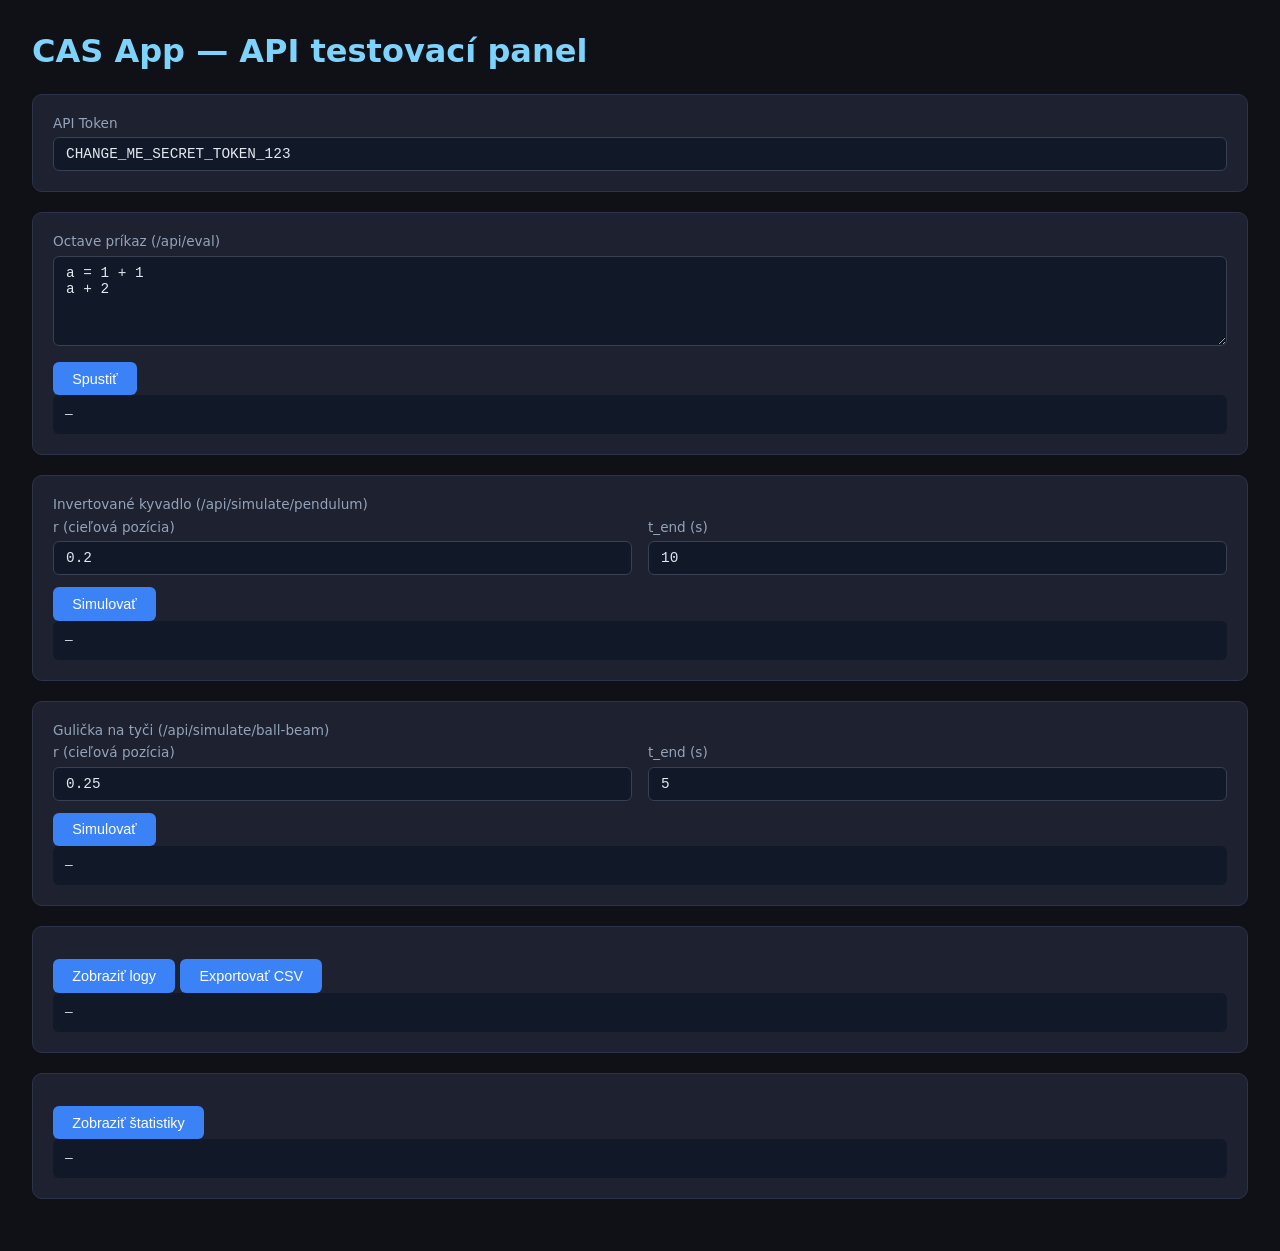
==== frontend/index.html @ 2efa3d4f "OpeanApi docs + test frontend" ====
<!DOCTYPE html>
<html lang="sk">
<head>
<meta charset="UTF-8">
<meta name="viewport" content="width=device-width, initial-scale=1">
<title>CAS App – API test</title>
<style>
  * { box-sizing: border-box; margin: 0; padding: 0; }
  body { font-family: system-ui, sans-serif; background: #0f1117; color: #e2e8f0; padding: 2rem; }
  h1 { color: #7dd3fc; margin-bottom: 1.5rem; }
  .card { background: #1e2130; border: 1px solid #2d3348; border-radius: 10px; padding: 1.25rem; margin-bottom: 1.25rem; }
  label { display: block; font-size: .85rem; color: #94a3b8; margin-bottom: .4rem; }
  input, textarea, select { width: 100%; background: #111827; border: 1px solid #374151; border-radius: 6px;
    color: #e2e8f0; padding: .5rem .75rem; font-family: monospace; font-size: .9rem; }
  textarea { height: 90px; resize: vertical; }
  button { background: #3b82f6; color: #fff; border: none; border-radius: 6px;
    padding: .55rem 1.2rem; cursor: pointer; font-size: .9rem; margin-top: .75rem; }
  button:hover { background: #2563eb; }
  pre { background: #111827; border-radius: 6px; padding: .75rem; font-size: .8rem;
    overflow-x: auto; max-height: 260px; overflow-y: auto; white-space: pre-wrap; word-break: break-all; }
  .row { display: grid; grid-template-columns: 1fr 1fr; gap: 1rem; }
  @media (max-width: 600px) { .row { grid-template-columns: 1fr; } }
</style>
</head>
<body>
<h1>CAS App — API testovací panel</h1>

<div class="card">
  <label>API Token</label>
  <input id="token" type="text" value="CHANGE_ME_SECRET_TOKEN_123">
</div>

<!-- Eval -->
<div class="card">
  <label>Octave príkaz (/api/eval)</label>
  <textarea id="evalCmd">a = 1 + 1
a + 2</textarea>
  <button onclick="runEval()">Spustiť</button>
  <pre id="evalOut">—</pre>
</div>

<!-- Pendulum -->
<div class="card">
  <label>Invertované kyvadlo (/api/simulate/pendulum)</label>
  <div class="row">
    <div><label>r (cieľová pozícia)</label><input id="pR" type="number" value="0.2" step="0.05"></div>
    <div><label>t_end (s)</label><input id="pT" type="number" value="10" step="1"></div>
  </div>
  <button onclick="runPendulum()">Simulovať</button>
  <pre id="pendulumOut">—</pre>
</div>

<!-- Ball-beam -->
<div class="card">
  <label>Gulička na tyči (/api/simulate/ball-beam)</label>
  <div class="row">
    <div><label>r (cieľová pozícia)</label><input id="bR" type="number" value="0.25" step="0.05"></div>
    <div><label>t_end (s)</label><input id="bT" type="number" value="5" step="1"></div>
  </div>
  <button onclick="runBallBeam()">Simulovať</button>
  <pre id="ballBeamOut">—</pre>
</div>

<!-- Logs -->
<div class="card">
  <button onclick="getLogs()">Zobraziť logy</button>
  <button onclick="exportLogs()">Exportovať CSV</button>
  <pre id="logsOut">—</pre>
</div>

<!-- Stats -->
<div class="card">
  <button onclick="getStats()">Zobraziť štatistiky</button>
  <pre id="statsOut">—</pre>
</div>

<script>
const API = '/api';
const token = () => document.getElementById('token').value.trim();

async function apiFetch(path, options = {}) {
  const res = await fetch(API + path, {
    ...options,
    headers: { 'Authorization': 'Bearer ' + token(), 'Content-Type': 'application/json', ...(options.headers || {}) },
  });
  if (res.headers.get('content-type')?.includes('json')) return res.json();
  return res.text();
}

async function runEval() {
  const out = document.getElementById('evalOut');
  out.textContent = 'Načítavam…';
  const cmd = document.getElementById('evalCmd').value;
  const data = await apiFetch('/eval', { method: 'POST', body: JSON.stringify({ command: cmd, session_id: 'test' }) });
  out.textContent = JSON.stringify(data, null, 2);
}

async function runPendulum() {
  const out = document.getElementById('pendulumOut');
  out.textContent = 'Simulujem…';
  const data = await apiFetch('/simulate/pendulum', {
    method: 'POST',
    body: JSON.stringify({ r: +document.getElementById('pR').value, t_end: +document.getElementById('pT').value })
  });
  if (data.t) {
    out.textContent = `OK – ${data.t.length} časových krokov\nPozícia[0]: ${data.position[0]?.toFixed(4)}\nPozícia[-1]: ${data.position.at(-1)?.toFixed(4)}`;
  } else {
    out.textContent = JSON.stringify(data, null, 2);
  }
}

async function runBallBeam() {
  const out = document.getElementById('ballBeamOut');
  out.textContent = 'Simulujem…';
  const data = await apiFetch('/simulate/ball-beam', {
    method: 'POST',
    body: JSON.stringify({ r: +document.getElementById('bR').value, t_end: +document.getElementById('bT').value })
  });
  if (data.t) {
    out.textContent = `OK – ${data.t.length} časových krokov\nPozícia[0]: ${data.ball_position[0]?.toFixed(4)}\nPozícia[-1]: ${data.ball_position.at(-1)?.toFixed(4)}`;
  } else {
    out.textContent = JSON.stringify(data, null, 2);
  }
}

async function getLogs() {
  const data = await apiFetch('/logs?limit=10');
  document.getElementById('logsOut').textContent = JSON.stringify(data, null, 2);
}

function exportLogs() {
  window.open(API + '/logs/export?token=' + token());
}

async function getStats() {
  const data = await apiFetch('/stats');
  document.getElementById('statsOut').textContent = JSON.stringify(data, null, 2);
}
</script>
</body>
</html>
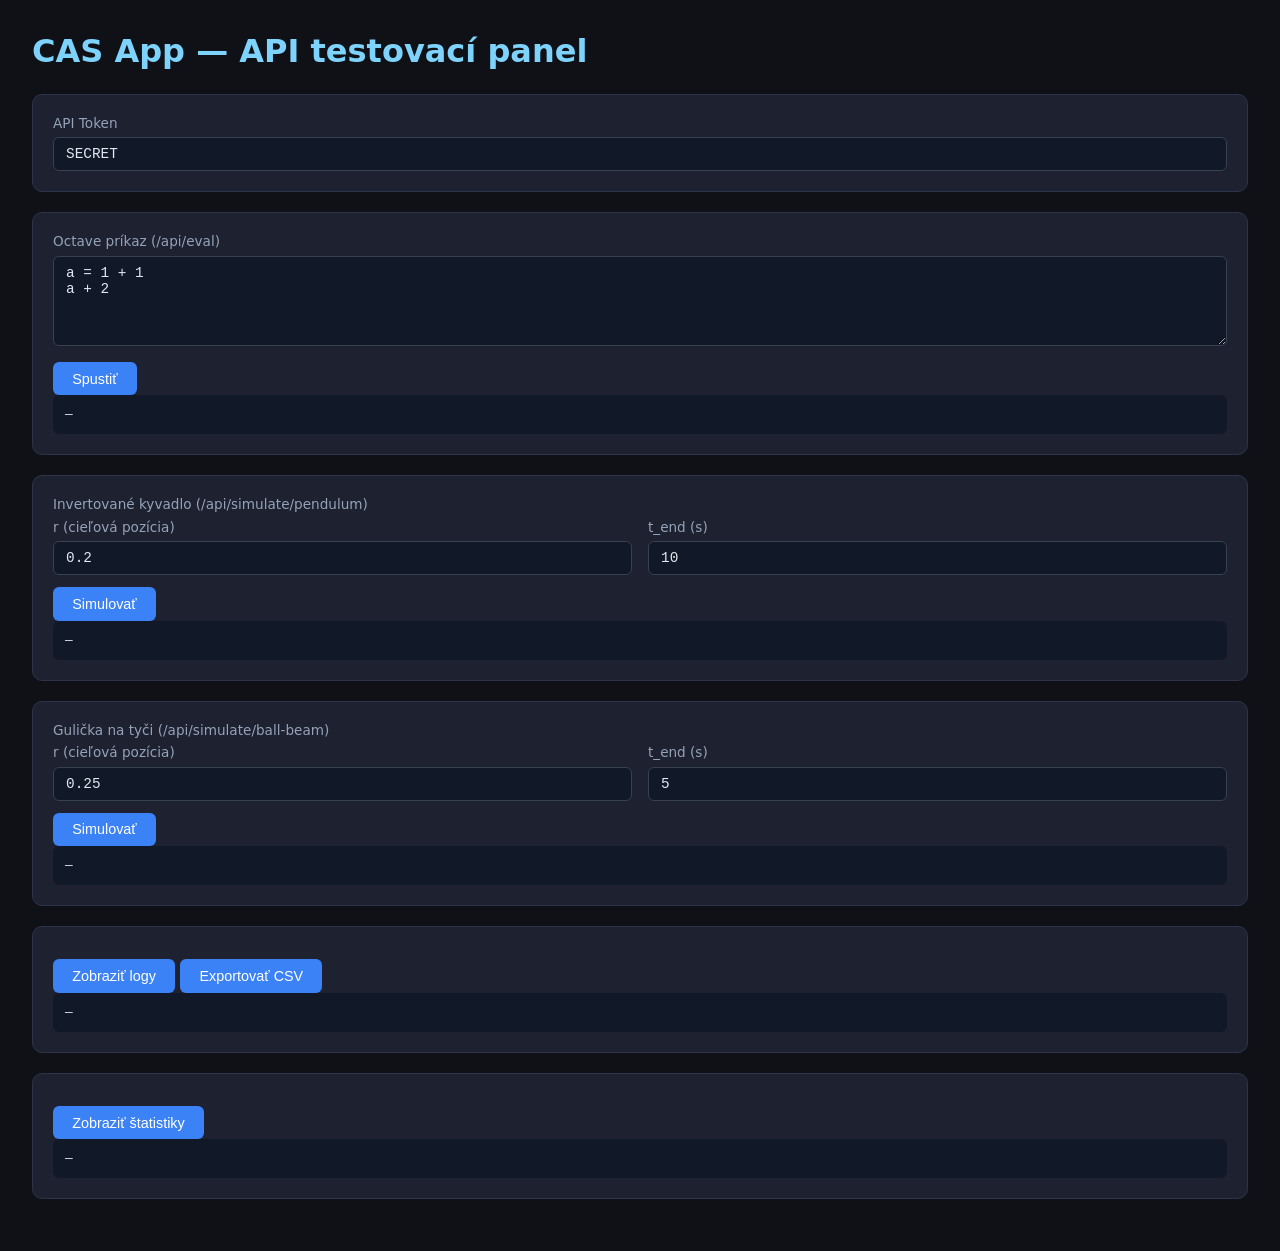
==== commit 93c4201b: "frontend fixes" ====
--- a/frontend/index.html
+++ b/frontend/index.html
@@ -27,7 +27,7 @@
 
 <div class="card">
   <label>API Token</label>
-  <input id="token" type="text" value="CHANGE_ME_SECRET_TOKEN_123">
+  <input id="token" type="text" value="SECRET">
 </div>
 
 <!-- Eval -->
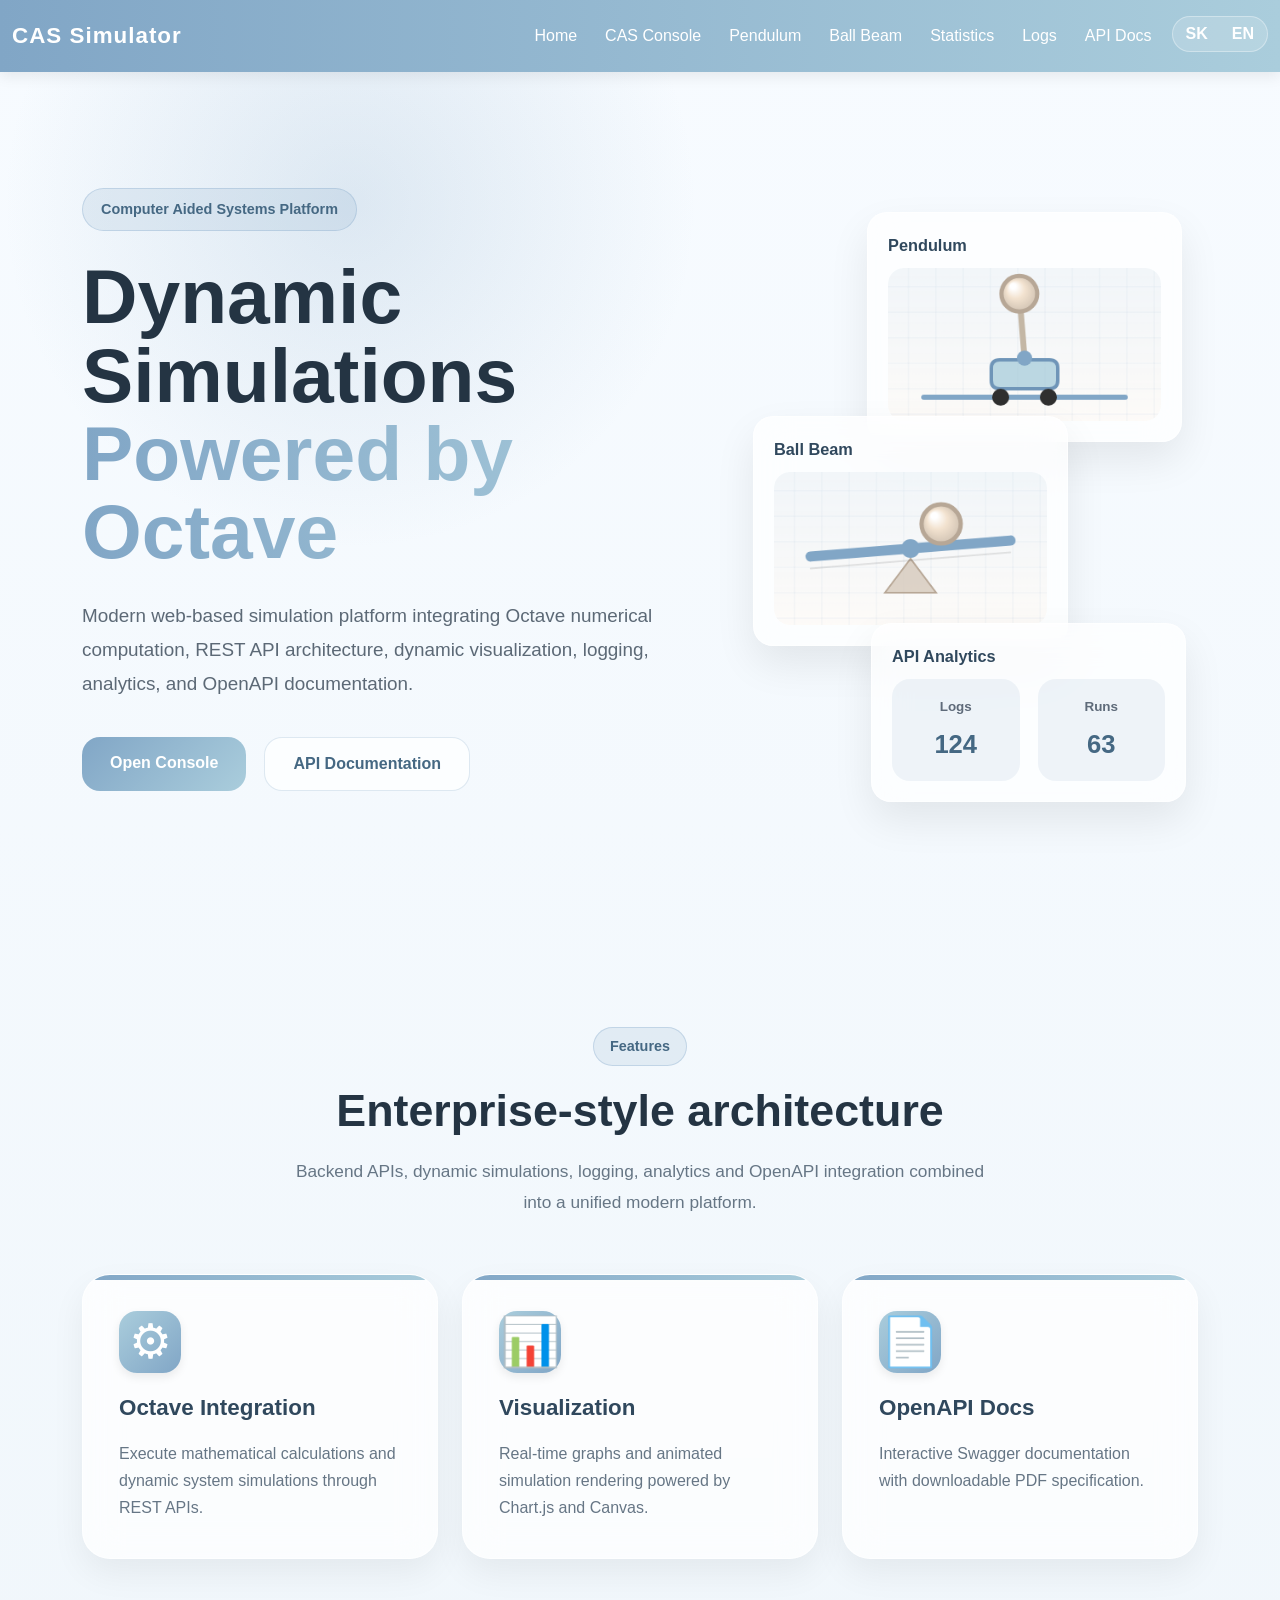
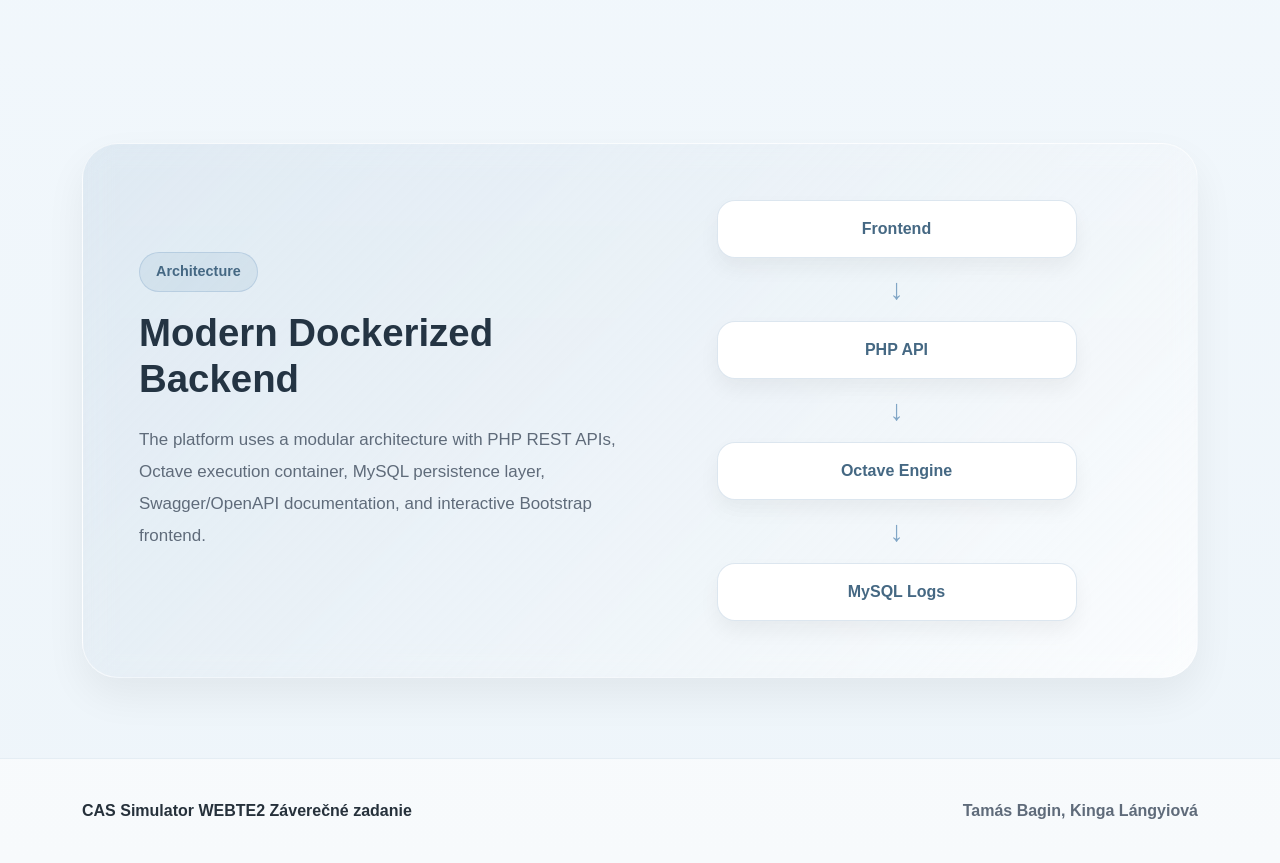
==== commit 67223d14: "Add modern frontend UI and dynamic simulations" ====
--- a/frontend/index.html
+++ b/frontend/index.html
@@ -1,141 +1,450 @@
 <!DOCTYPE html>
-<html lang="sk">
+<html lang="en">
 <head>
-<meta charset="UTF-8">
-<meta name="viewport" content="width=device-width, initial-scale=1">
-<title>CAS App – API test</title>
-<style>
-  * { box-sizing: border-box; margin: 0; padding: 0; }
-  body { font-family: system-ui, sans-serif; background: #0f1117; color: #e2e8f0; padding: 2rem; }
-  h1 { color: #7dd3fc; margin-bottom: 1.5rem; }
-  .card { background: #1e2130; border: 1px solid #2d3348; border-radius: 10px; padding: 1.25rem; margin-bottom: 1.25rem; }
-  label { display: block; font-size: .85rem; color: #94a3b8; margin-bottom: .4rem; }
-  input, textarea, select { width: 100%; background: #111827; border: 1px solid #374151; border-radius: 6px;
-    color: #e2e8f0; padding: .5rem .75rem; font-family: monospace; font-size: .9rem; }
-  textarea { height: 90px; resize: vertical; }
-  button { background: #3b82f6; color: #fff; border: none; border-radius: 6px;
-    padding: .55rem 1.2rem; cursor: pointer; font-size: .9rem; margin-top: .75rem; }
-  button:hover { background: #2563eb; }
-  pre { background: #111827; border-radius: 6px; padding: .75rem; font-size: .8rem;
-    overflow-x: auto; max-height: 260px; overflow-y: auto; white-space: pre-wrap; word-break: break-all; }
-  .row { display: grid; grid-template-columns: 1fr 1fr; gap: 1rem; }
-  @media (max-width: 600px) { .row { grid-template-columns: 1fr; } }
-</style>
+
+    <meta charset="UTF-8">
+    <meta name="viewport" content="width=device-width, initial-scale=1.0">
+
+    <title data-i18n-title="home.title">CAS Simulator</title>
+
+    <link
+            href="https://cdn.jsdelivr.net/npm/bootstrap@5.3.7/dist/css/bootstrap.min.css"
+            rel="stylesheet"
+    >
+
+    <link rel="stylesheet" href="css/style.css">
+
 </head>
-<body>
-<h1>CAS App — API testovací panel</h1>
-
-<div class="card">
-  <label>API Token</label>
-  <input id="token" type="text" value="SECRET">
-</div>
-
-<!-- Eval -->
-<div class="card">
-  <label>Octave príkaz (/api/eval)</label>
-  <textarea id="evalCmd">a = 1 + 1
-a + 2</textarea>
-  <button onclick="runEval()">Spustiť</button>
-  <pre id="evalOut">—</pre>
-</div>
-
-<!-- Pendulum -->
-<div class="card">
-  <label>Invertované kyvadlo (/api/simulate/pendulum)</label>
-  <div class="row">
-    <div><label>r (cieľová pozícia)</label><input id="pR" type="number" value="0.2" step="0.05"></div>
-    <div><label>t_end (s)</label><input id="pT" type="number" value="10" step="1"></div>
-  </div>
-  <button onclick="runPendulum()">Simulovať</button>
-  <pre id="pendulumOut">—</pre>
-</div>
-
-<!-- Ball-beam -->
-<div class="card">
-  <label>Gulička na tyči (/api/simulate/ball-beam)</label>
-  <div class="row">
-    <div><label>r (cieľová pozícia)</label><input id="bR" type="number" value="0.25" step="0.05"></div>
-    <div><label>t_end (s)</label><input id="bT" type="number" value="5" step="1"></div>
-  </div>
-  <button onclick="runBallBeam()">Simulovať</button>
-  <pre id="ballBeamOut">—</pre>
-</div>
-
-<!-- Logs -->
-<div class="card">
-  <button onclick="getLogs()">Zobraziť logy</button>
-  <button onclick="exportLogs()">Exportovať CSV</button>
-  <pre id="logsOut">—</pre>
-</div>
-
-<!-- Stats -->
-<div class="card">
-  <button onclick="getStats()">Zobraziť štatistiky</button>
-  <pre id="statsOut">—</pre>
-</div>
-
-<script>
-const API = '/api';
-const token = () => document.getElementById('token').value.trim();
-
-async function apiFetch(path, options = {}) {
-  const res = await fetch(API + path, {
-    ...options,
-    headers: { 'Authorization': 'Bearer ' + token(), 'Content-Type': 'application/json', ...(options.headers || {}) },
-  });
-  if (res.headers.get('content-type')?.includes('json')) return res.json();
-  return res.text();
-}
-
-async function runEval() {
-  const out = document.getElementById('evalOut');
-  out.textContent = 'Načítavam…';
-  const cmd = document.getElementById('evalCmd').value;
-  const data = await apiFetch('/eval', { method: 'POST', body: JSON.stringify({ command: cmd, session_id: 'test' }) });
-  out.textContent = JSON.stringify(data, null, 2);
-}
-
-async function runPendulum() {
-  const out = document.getElementById('pendulumOut');
-  out.textContent = 'Simulujem…';
-  const data = await apiFetch('/simulate/pendulum', {
-    method: 'POST',
-    body: JSON.stringify({ r: +document.getElementById('pR').value, t_end: +document.getElementById('pT').value })
-  });
-  if (data.t) {
-    out.textContent = `OK – ${data.t.length} časových krokov\nPozícia[0]: ${data.position[0]?.toFixed(4)}\nPozícia[-1]: ${data.position.at(-1)?.toFixed(4)}`;
-  } else {
-    out.textContent = JSON.stringify(data, null, 2);
-  }
-}
-
-async function runBallBeam() {
-  const out = document.getElementById('ballBeamOut');
-  out.textContent = 'Simulujem…';
-  const data = await apiFetch('/simulate/ball-beam', {
-    method: 'POST',
-    body: JSON.stringify({ r: +document.getElementById('bR').value, t_end: +document.getElementById('bT').value })
-  });
-  if (data.t) {
-    out.textContent = `OK – ${data.t.length} časových krokov\nPozícia[0]: ${data.ball_position[0]?.toFixed(4)}\nPozícia[-1]: ${data.ball_position.at(-1)?.toFixed(4)}`;
-  } else {
-    out.textContent = JSON.stringify(data, null, 2);
-  }
-}
-
-async function getLogs() {
-  const data = await apiFetch('/logs?limit=10');
-  document.getElementById('logsOut').textContent = JSON.stringify(data, null, 2);
-}
-
-function exportLogs() {
-  window.open(API + '/logs/export?token=' + token());
-}
-
-async function getStats() {
-  const data = await apiFetch('/stats');
-  document.getElementById('statsOut').textContent = JSON.stringify(data, null, 2);
-}
-</script>
+
+<body class="home-body">
+
+<nav class="navbar navbar-expand-lg navbar-dark bg-dark">
+
+    <div class="container-fluid">
+
+        <a
+                class="navbar-brand"
+                href="index.html"
+        >
+            CAS Simulator
+        </a>
+
+        <button
+                class="navbar-toggler"
+                type="button"
+                data-bs-toggle="collapse"
+                data-bs-target="#navbarNav"
+        >
+            <span class="navbar-toggler-icon"></span>
+        </button>
+
+        <div
+                class="collapse navbar-collapse"
+                id="navbarNav"
+        >
+
+            <ul class="navbar-nav ms-auto">
+
+                <li class="nav-item">
+                    <a
+                            class="nav-link active"
+                            href="index.html"
+                            data-i18n="nav.home"
+                    >
+                        Home
+                    </a>
+                </li>
+
+                <li class="nav-item">
+                    <a
+                            class="nav-link"
+                            href="pages/console.html"
+                            data-i18n="nav.console"
+                    >
+                        CAS Console
+                    </a>
+                </li>
+
+                <li class="nav-item">
+                    <a
+                            class="nav-link"
+                            href="pages/pendulum.html"
+                            data-i18n="nav.pendulum"
+                    >
+                        Pendulum
+                    </a>
+                </li>
+
+                <li class="nav-item">
+                    <a
+                            class="nav-link"
+                            href="pages/ballbeam.html"
+                            data-i18n="nav.ballbeam"
+                    >
+                        Ball Beam
+                    </a>
+                </li>
+
+                <li class="nav-item">
+                    <a
+                            class="nav-link"
+                            href="pages/stats.html"
+                            data-i18n="nav.stats"
+                    >
+                        Statistics
+                    </a>
+                </li>
+
+                <li class="nav-item">
+                    <a
+                            class="nav-link"
+                            href="pages/logs.html"
+                            data-i18n="nav.logs"
+                    >
+                        Logs
+                    </a>
+                </li>
+
+                <li class="nav-item">
+                    <a
+                            class="nav-link"
+                            href="pages/docs.html"
+                            data-i18n="nav.docs"
+                    >
+                        API Docs
+                    </a>
+                </li>
+
+                <li class="nav-item">
+                    <div class="language-switcher">
+                        <button class="language-button" type="button" data-lang="sk" data-i18n="lang.sk">SK</button>
+                        <button class="language-button" type="button" data-lang="en" data-i18n="lang.en">EN</button>
+                    </div>
+                </li>
+
+            </ul>
+
+        </div>
+
+    </div>
+
+</nav>
+
+<section class="hero-section">
+
+    <div class="hero-background-glow"></div>
+
+    <div class="container">
+
+        <div class="row align-items-center min-vh-75">
+
+            <div class="col-lg-7">
+
+                <div class="hero-content">
+
+                    <div class="hero-badge" data-i18n="home.heroBadge">
+                        Computer Aided Systems Platform
+                    </div>
+
+                    <h1 class="hero-title">
+                        <span data-i18n="home.heroTitle">Dynamic Simulations</span>
+                        <span
+                                class="hero-gradient-text"
+                                data-i18n="home.heroTitleAccent"
+                        >
+                            Powered by Octave
+                        </span>
+                    </h1>
+
+                    <p class="hero-description" data-i18n="home.heroDescription">
+
+                        Modern web-based simulation platform integrating Octave numerical computation, REST API architecture, dynamic visualization, logging, analytics, and OpenAPI documentation.
+
+                    </p>
+
+                    <div class="hero-actions">
+
+                        <a
+                                href="pages/console.html"
+                                class="btn hero-btn-primary"
+                                data-i18n="home.openConsole"
+                        >
+                            Open Console
+                        </a>
+
+                        <a
+                                href="pages/docs.html"
+                                class="btn hero-btn-secondary"
+                                data-i18n="home.apiDocumentation"
+                        >
+                            API Documentation
+                        </a>
+
+                    </div>
+
+                </div>
+
+            </div>
+
+            <div class="col-lg-5">
+
+                <div class="hero-visual">
+
+                    <div class="floating-card floating-card-1">
+
+                        <div class="floating-card-title" data-i18n="nav.pendulum">
+                            Pendulum
+                        </div>
+
+                        <canvas
+                                id="homePendulumPreview"
+                                class="home-preview-canvas"
+                                width="320"
+                                height="180"
+                        ></canvas>
+
+                    </div>
+
+                    <div class="floating-card floating-card-2">
+
+                        <div class="floating-card-title" data-i18n="nav.ballbeam">
+                            Ball Beam
+                        </div>
+
+                        <canvas
+                                id="homeBallBeamPreview"
+                                class="home-preview-canvas"
+                                width="320"
+                                height="180"
+                        ></canvas>
+
+                    </div>
+
+                    <div class="floating-card floating-card-3">
+
+                        <div class="floating-card-title" data-i18n="home.apiAnalytics">
+                            API Analytics
+                        </div>
+
+                        <div class="mini-stats">
+
+                            <div class="mini-stat">
+                                <span data-i18n="nav.logs">Logs</span>
+                                <strong>124</strong>
+                            </div>
+
+                            <div class="mini-stat">
+                                <span data-i18n="home.runs">Runs</span>
+                                <strong>63</strong>
+                            </div>
+
+                        </div>
+
+                    </div>
+
+                </div>
+
+            </div>
+
+        </div>
+
+    </div>
+
+</section>
+
+<section class="features-section">
+
+    <div class="container">
+
+        <div class="section-header">
+
+            <div class="section-badge" data-i18n="home.featuresBadge">
+                Features
+            </div>
+
+            <h2 class="section-title" data-i18n="home.featuresTitle">
+                Enterprise-style architecture
+            </h2>
+
+            <p class="section-description" data-i18n="home.featuresDescription">
+
+                Backend APIs, dynamic simulations, logging, analytics and OpenAPI integration combined into a unified modern platform.
+
+            </p>
+
+        </div>
+
+        <div class="row">
+
+            <div class="col-lg-4 mb-4">
+
+                <div class="feature-card">
+
+                    <div class="feature-icon">
+                        ⚙
+                    </div>
+
+                    <h3 class="feature-title" data-i18n="home.octaveIntegrationTitle">
+                        Octave Integration
+                    </h3>
+
+                    <p class="feature-description" data-i18n="home.octaveIntegrationText">
+
+                        Execute mathematical calculations and dynamic system simulations through REST APIs.
+
+                    </p>
+
+                </div>
+
+            </div>
+
+            <div class="col-lg-4 mb-4">
+
+                <div class="feature-card">
+
+                    <div class="feature-icon">
+                        📊
+                    </div>
+
+                    <h3 class="feature-title" data-i18n="home.visualizationTitle">
+                        Visualization
+                    </h3>
+
+                    <p class="feature-description" data-i18n="home.visualizationText">
+
+                        Real-time graphs and animated simulation rendering powered by Chart.js and Canvas.
+
+                    </p>
+
+                </div>
+
+            </div>
+
+            <div class="col-lg-4 mb-4">
+
+                <div class="feature-card">
+
+                    <div class="feature-icon">
+                        📄
+                    </div>
+
+                    <h3 class="feature-title" data-i18n="home.openapiTitle">
+                        OpenAPI Docs
+                    </h3>
+
+                    <p class="feature-description" data-i18n="home.openapiText">
+
+                        Interactive Swagger documentation with downloadable PDF specification.
+
+                    </p>
+
+                </div>
+
+            </div>
+
+        </div>
+
+    </div>
+
+</section>
+
+<section class="architecture-section">
+
+    <div class="container">
+
+        <div class="architecture-card">
+
+            <div class="row align-items-center">
+
+                <div class="col-lg-6">
+
+                    <div class="section-badge" data-i18n="home.architectureBadge">
+                        Architecture
+                    </div>
+
+                    <h2 class="architecture-title" data-i18n="home.architectureTitle">
+                        Modern Dockerized Backend
+                    </h2>
+
+                    <p class="architecture-description" data-i18n="home.architectureDescription">
+
+                        The platform uses a modular architecture with PHP REST APIs, Octave execution container, MySQL persistence layer, Swagger/OpenAPI documentation, and interactive Bootstrap frontend.
+
+                    </p>
+
+                </div>
+
+                <div class="col-lg-6">
+
+                    <div class="architecture-diagram">
+
+                        <div class="arch-node">
+                            Frontend
+                        </div>
+
+                        <div class="arch-arrow">
+                            ↓
+                        </div>
+
+                        <div class="arch-node">
+                            PHP API
+                        </div>
+
+                        <div class="arch-arrow">
+                            ↓
+                        </div>
+
+                        <div class="arch-node">
+                            Octave Engine
+                        </div>
+
+                        <div class="arch-arrow">
+                            ↓
+                        </div>
+
+                        <div class="arch-node">
+                            MySQL Logs
+                        </div>
+
+                    </div>
+
+                </div>
+
+            </div>
+
+        </div>
+
+    </div>
+
+</section>
+
+<footer class="footer-section">
+
+    <div class="container">
+
+        <div class="footer-content">
+
+            <div class="footer-title">
+                CAS Simulator WEBTE2 Záverečné zadanie
+            </div>
+
+            <div class="footer-authors">
+                Tamás Bagin, Kinga Lángyiová
+            </div>
+
+        </div>
+
+    </div>
+
+</footer>
+
+<script src="https://cdn.jsdelivr.net/npm/bootstrap@5.3.7/dist/js/bootstrap.bundle.min.js"></script>
+<script src="js/loading.js"></script>
+<script src="js/translations.js"></script>
+<script src="js/i18n.js"></script>
+<script src="js/theme.js"></script>
+<script src="js/toast.js"></script>
+<script src="js/home.js"></script>
+
 </body>
 </html>
--- a/frontend/css/style.css
+++ b/frontend/css/style.css
@@ -0,0 +1,3251 @@
+:root {
+    --primary-blue: #81A6C6;
+    --accent-blue: #81A6C6;
+    --secondary-blue: #AACDDC;
+    --soft-beige: #F3E3D0;
+    --warm-brown: #D2C4B4;
+    --dark-text: #26313b;
+    --muted-text: #657487;
+    --light-bg: #fbfaf8;
+}
+
+body {
+    min-height: 100vh;
+    color: var(--dark-text);
+    font-family: "Segoe UI", Arial, sans-serif;
+    background:
+            linear-gradient(
+                    135deg,
+                    #f8f0e7,
+                    #ffffff 52%,
+                    #eef6f8
+            );
+}
+
+/* Navbar */
+
+.navbar {
+    padding-top: 14px;
+    padding-bottom: 14px;
+    background:
+            linear-gradient(
+                    90deg,
+                    var(--primary-blue),
+                    var(--secondary-blue)
+            ) !important;
+    box-shadow:
+            0 4px 14px rgba(0,0,0,0.08);
+}
+
+.navbar-brand {
+    font-size: 1.4rem;
+    font-weight: 700;
+    letter-spacing: 1px;
+}
+
+.nav-link {
+    margin-left: 12px;
+    color: white !important;
+    font-weight: 500;
+    transition: all 0.2s ease;
+}
+
+.nav-link:hover {
+    transform: translateY(-2px);
+    opacity: 0.85;
+}
+
+.language-switcher {
+    display: inline-flex;
+    align-items: center;
+    gap: 4px;
+    margin-left: 12px;
+    padding: 3px;
+    border: 1px solid rgba(255,255,255,0.35);
+    border-radius: 999px;
+    background: rgba(255,255,255,0.16);
+}
+
+.language-button {
+    min-width: 42px;
+    padding: 6px 10px;
+    border: 0;
+    border-radius: 999px;
+    color: white;
+    background: transparent;
+    font-weight: 700;
+    line-height: 1;
+}
+
+.language-button.active {
+    color: #47677f;
+    background: white;
+}
+
+.theme-toggle {
+    min-width: 72px;
+    margin-left: 12px;
+    padding: 8px 14px;
+    border: 1px solid rgba(255,255,255,0.35);
+    border-radius: 999px;
+    color: white;
+    background: rgba(255,255,255,0.16);
+    font-weight: 800;
+    line-height: 1;
+}
+
+.theme-toggle:hover {
+    background: rgba(255,255,255,0.26);
+}
+
+.language-select {
+    min-width: 78px;
+    border: 1px solid rgba(255,255,255,0.35);
+    border-radius: 999px;
+    color: #47677f;
+    background-color: rgba(255,255,255,0.9);
+    font-weight: 800;
+}
+
+/* Dark theme */
+
+body.dark-theme {
+    --dark-text: #e8edf3;
+    --muted-text: #a8b5c3;
+    --light-bg: #101820;
+    color: var(--dark-text);
+    background:
+            linear-gradient(
+                    135deg,
+                    #0f151c,
+                    #172431 52%,
+                    #101820
+            );
+}
+
+body.dark-theme.home-body {
+    background:
+            linear-gradient(
+                    135deg,
+                    #0f151c,
+                    #172431 52%,
+                    #101820
+            );
+}
+
+body.dark-theme .navbar {
+    background:
+            linear-gradient(
+                    90deg,
+                    #263b4d,
+                    #38566d
+            ) !important;
+    box-shadow:
+            0 4px 18px rgba(0,0,0,0.32);
+}
+
+body.dark-theme .hero-card,
+body.dark-theme .simulation-panel,
+body.dark-theme .feature-card,
+body.dark-theme .stat-card,
+body.dark-theme .architecture-card,
+body.dark-theme .floating-card {
+    border-color: rgba(255,255,255,0.10);
+    background:
+            linear-gradient(
+                    145deg,
+                    rgba(29,42,54,0.94),
+                    rgba(20,30,40,0.88)
+            );
+    box-shadow:
+            0 18px 40px rgba(0,0,0,0.34);
+}
+
+body.dark-theme .hero-top-line {
+    background:
+            linear-gradient(
+                    90deg,
+                    #6f95b8,
+                    #81A6C6,
+                    #8d7f70
+            );
+}
+
+body.dark-theme .main-title,
+body.dark-theme .console-title,
+body.dark-theme .output-title,
+body.dark-theme .simulation-panel h4,
+body.dark-theme .feature-title,
+body.dark-theme .stat-label,
+body.dark-theme .section-title,
+body.dark-theme .architecture-title,
+body.dark-theme .floating-card-title,
+body.dark-theme .hero-title {
+    color: #e8edf3;
+}
+
+body.dark-theme .main-subtitle,
+body.dark-theme .feature-text,
+body.dark-theme .feature-description,
+body.dark-theme .stat-description,
+body.dark-theme .section-description,
+body.dark-theme .architecture-description,
+body.dark-theme .hero-description,
+body.dark-theme .footer-content {
+    color: #a8b5c3;
+}
+
+body.dark-theme .hero-badge,
+body.dark-theme .section-badge,
+body.dark-theme .simulation-status,
+body.dark-theme .quick-example-btn,
+body.dark-theme .btn-outline-secondary,
+body.dark-theme .language-select {
+    border-color: rgba(129,166,198,0.30);
+    color: #d7e5f2;
+    background: rgba(129,166,198,0.14);
+}
+
+body.dark-theme .language-button.active,
+body.dark-theme .theme-toggle {
+    color: #d7e5f2;
+    background: rgba(129,166,198,0.22);
+}
+
+body.dark-theme .form-control,
+body.dark-theme .command-input,
+body.dark-theme textarea.form-control {
+    border-color: rgba(129,166,198,0.34);
+    color: #e8edf3;
+    background: rgba(13,21,29,0.78);
+}
+
+body.dark-theme .form-control::placeholder,
+body.dark-theme .command-input::placeholder {
+    color: #8190a0;
+}
+
+body.dark-theme .console-box {
+    border-color: rgba(129,166,198,0.24);
+    color: #e8edf3;
+    background:
+            linear-gradient(
+                    180deg,
+                    rgba(13,21,29,0.88),
+                    rgba(20,30,40,0.88)
+            );
+    box-shadow:
+            0 14px 30px rgba(0,0,0,0.24);
+}
+
+body.dark-theme .console-muted,
+body.dark-theme .quick-title,
+body.dark-theme .console-label,
+body.dark-theme .log-command {
+    color: #a8b5c3;
+}
+
+body.dark-theme canvas,
+body.dark-theme .home-preview-canvas {
+    background: #162230;
+}
+
+body.dark-theme .custom-table thead th {
+    color: #a8b5c3;
+}
+
+body.dark-theme .custom-table tbody tr {
+    background: rgba(21,32,43,0.84);
+}
+
+body.dark-theme .custom-table tbody td {
+    color: #e8edf3;
+}
+
+body.dark-theme .status-badge.success,
+body.dark-theme .animation-type-badge {
+    color: #d7e5f2;
+    background: rgba(129,166,198,0.22);
+}
+
+body.dark-theme .animation-type-badge.ball,
+body.dark-theme .animation-type-badge.ball-beam-badge {
+    color: #ead9c6;
+    background: rgba(210,196,180,0.20);
+}
+
+body.dark-theme .footer-section {
+    background: rgba(11,17,24,0.72);
+}
+
+body.dark-theme .footer-title {
+    color: #e8edf3;
+}
+
+body.dark-theme .footer-subtitle,
+body.dark-theme .footer-authors {
+    color: #a8b5c3;
+}
+
+body.dark-theme .docs-frame-wrapper,
+body.dark-theme #swagger-ui,
+body.dark-theme #swagger-ui .swagger-ui {
+    background: #111b26;
+    color: #e8edf3;
+}
+
+/* Home landing */
+
+.home-body {
+    background:
+            linear-gradient(
+                    135deg,
+                    #f8f0e7,
+                    #ffffff 52%,
+                    #eef6f8
+            );
+}
+
+.hero-section {
+    position: relative;
+    overflow: hidden;
+    padding: 96px 0 78px;
+}
+
+.hero-background-glow {
+    position: absolute;
+    inset: 0;
+    pointer-events: none;
+    background:
+            radial-gradient(circle at 82% 20%, rgba(129,166,198,0.24), transparent 34%),
+            radial-gradient(circle at 20% 88%, rgba(210,196,180,0.24), transparent 32%);
+}
+
+.min-vh-75 {
+    min-height: 75vh;
+}
+
+.hero-content {
+    position: relative;
+    z-index: 1;
+}
+
+.hero-badge,
+.section-badge {
+    display: inline-flex;
+    align-items: center;
+    margin-bottom: 18px;
+    padding: 8px 14px;
+    border: 1px solid rgba(129,166,198,0.32);
+    border-radius: 999px;
+    color: #47677f;
+    background: rgba(255,255,255,0.72);
+    font-size: 0.9rem;
+    font-weight: 800;
+}
+
+.hero-title {
+    max-width: 760px;
+    margin-bottom: 26px;
+    color: var(--dark-text);
+    font-size: clamp(3rem, 6vw, 5.8rem);
+    font-weight: 900;
+    line-height: 1.02;
+}
+
+.hero-gradient-text {
+    display: block;
+    color: var(--primary-blue);
+}
+
+.hero-description {
+    max-width: 720px;
+    margin-bottom: 34px;
+    color: #5f6b7a;
+    font-size: 1.25rem;
+    line-height: 1.65;
+}
+
+.hero-actions {
+    display: flex;
+    flex-wrap: wrap;
+    gap: 14px;
+}
+
+.hero-btn-primary,
+.hero-btn-secondary {
+    padding: 14px 26px;
+    border-radius: 16px;
+    font-weight: 800;
+}
+
+.hero-btn-primary {
+    color: white;
+    background:
+            linear-gradient(
+                    135deg,
+                    var(--primary-blue),
+                    #6f95b8
+            );
+}
+
+.hero-btn-primary:hover {
+    color: white;
+    opacity: 0.92;
+}
+
+.hero-btn-secondary {
+    border: 1px solid rgba(129,166,198,0.36);
+    color: #47677f;
+    background: rgba(255,255,255,0.72);
+}
+
+.hero-visual {
+    position: relative;
+    width: min(100%, 520px);
+    min-height: 640px;
+    margin-left: auto;
+}
+
+.floating-card {
+    position: absolute;
+    width: 300px;
+    padding: 20px;
+    border: 1px solid rgba(255,255,255,0.62);
+    border-radius: 20px;
+    background: rgba(255,255,255,0.78);
+    box-shadow:
+            0 16px 34px rgba(129,166,198,0.16),
+            0 8px 18px rgba(210,196,180,0.14);
+    backdrop-filter: blur(14px);
+}
+
+.floating-card-1 {
+    top: 10px;
+    right: 22px;
+}
+
+.floating-card-2 {
+    top: 226px;
+    left: 0;
+    z-index: 2;
+}
+
+.floating-card-3 {
+    right: 28px;
+    bottom: 0;
+    z-index: 3;
+}
+
+.floating-card-title {
+    margin-bottom: 14px;
+    color: var(--dark-text);
+    font-size: 1.02rem;
+    font-weight: 800;
+}
+
+.pendulum-mini {
+    position: relative;
+    height: 96px;
+    border-radius: 14px;
+    background:
+            linear-gradient(
+                    180deg,
+                    rgba(129,166,198,0.12),
+                    rgba(243,227,208,0.18)
+            );
+}
+
+.pendulum-mini-track {
+    position: absolute;
+    top: 20px;
+    left: 46px;
+    width: 160px;
+    height: 10px;
+    border-radius: 999px;
+    background: var(--primary-blue);
+}
+
+.pendulum-mini-pivot {
+    position: absolute;
+    top: 13px;
+    left: 121px;
+    width: 24px;
+    height: 24px;
+    border: 5px solid #6f95b8;
+    border-radius: 50%;
+    background: white;
+    z-index: 2;
+}
+
+.pendulum-mini-rod {
+    position: absolute;
+    top: 34px;
+    left: 131px;
+    width: 6px;
+    height: 46px;
+    border-radius: 999px;
+    background: #6f95b8;
+    transform: rotate(18deg);
+    transform-origin: top center;
+}
+
+.pendulum-mini-bob {
+    position: absolute;
+    top: 67px;
+    left: 135px;
+    width: 34px;
+    height: 34px;
+    border: 5px solid #b7a796;
+    border-radius: 50%;
+    background:
+            radial-gradient(circle at 35% 30%, white, var(--soft-beige) 48%, var(--warm-brown));
+    box-shadow:
+            0 10px 20px rgba(129,166,198,0.16);
+}
+
+.floating-ballbeam {
+    position: relative;
+    height: 118px;
+    overflow: hidden;
+}
+
+.beam {
+    position: absolute;
+    top: 66px;
+    left: 18px;
+    right: 18px;
+    height: 10px;
+    border-radius: 999px;
+    background: var(--primary-blue);
+    transform: rotate(-7deg);
+    z-index: 1;
+}
+
+.beam-support {
+    position: absolute;
+    left: 50%;
+    bottom: 14px;
+    width: 0;
+    height: 0;
+    border-left: 28px solid transparent;
+    border-right: 28px solid transparent;
+    border-bottom: 54px solid rgba(210,196,180,0.72);
+    transform: translateX(-50%);
+    z-index: 0;
+}
+
+.ball {
+    position: absolute;
+    top: 41px;
+    left: 56%;
+    width: 36px;
+    height: 36px;
+    border: 4px solid #b7a796;
+    border-radius: 50%;
+    background:
+            radial-gradient(circle at 35% 30%, white, var(--soft-beige) 48%, var(--warm-brown));
+    z-index: 2;
+}
+
+.mini-stats {
+    display: grid;
+    grid-template-columns: repeat(2, minmax(0, 1fr));
+    gap: 12px;
+}
+
+.mini-stat {
+    padding: 14px;
+    border-radius: 14px;
+    background: rgba(129,166,198,0.12);
+}
+
+.mini-stat span,
+.mini-stat strong {
+    display: block;
+}
+
+.mini-stat span {
+    color: #5f6b7a;
+    font-size: 0.84rem;
+    font-weight: 700;
+}
+
+.mini-stat strong {
+    color: var(--dark-text);
+    font-size: 1.75rem;
+    font-weight: 900;
+}
+
+.features-section,
+.architecture-section {
+    padding: 76px 0;
+}
+
+.section-header {
+    max-width: 760px;
+    margin: 0 auto 46px;
+    text-align: center;
+}
+
+.section-title,
+.architecture-title {
+    margin-bottom: 18px;
+    color: var(--dark-text);
+    font-size: clamp(2rem, 4vw, 3.2rem);
+    font-weight: 900;
+}
+
+.section-description,
+.architecture-description {
+    color: #5f6b7a;
+    font-size: 1.15rem;
+    line-height: 1.7;
+}
+
+.feature-description {
+    margin-bottom: 0;
+    color: #666;
+    line-height: 1.65;
+}
+
+.architecture-card {
+    padding: 44px;
+    border: 1px solid rgba(255,255,255,0.58);
+    border-radius: 28px;
+    background: rgba(255,255,255,0.76);
+    box-shadow:
+            0 14px 34px rgba(129,166,198,0.14);
+    backdrop-filter: blur(14px);
+}
+
+.architecture-diagram {
+    display: grid;
+    justify-items: center;
+    gap: 12px;
+}
+
+.arch-node {
+    width: min(100%, 360px);
+    padding: 16px 22px;
+    border: 1px solid rgba(129,166,198,0.28);
+    border-radius: 16px;
+    color: var(--dark-text);
+    background: rgba(255,255,255,0.86);
+    font-weight: 850;
+    text-align: center;
+}
+
+.arch-arrow {
+    color: #6f95b8;
+    font-size: 1.6rem;
+    font-weight: 900;
+}
+
+.footer-section {
+    padding: 34px 0;
+    color: #5f6b7a;
+    background: rgba(255,255,255,0.44);
+}
+
+.footer-content {
+    display: flex;
+    flex-wrap: wrap;
+    align-items: center;
+    justify-content: center;
+    gap: 12px;
+    text-align: center;
+    font-weight: 700;
+}
+
+.footer-title {
+    color: var(--dark-text);
+    font-weight: 900;
+}
+
+.footer-subtitle,
+.footer-authors {
+    color: #5f6b7a;
+}
+
+.footer-subtitle::before,
+.footer-authors::before {
+    content: "";
+    margin-right: 0;
+}
+
+@media (max-width: 991px) {
+    .hero-section {
+        padding: 72px 0 54px;
+    }
+
+    .hero-visual {
+        display: grid;
+        grid-template-columns: repeat(2, minmax(0, 1fr));
+        gap: 18px;
+        width: 100%;
+        min-height: 0;
+        margin: 42px 0 0;
+    }
+
+    .floating-card,
+    .floating-card-1,
+    .floating-card-2,
+    .floating-card-3 {
+        position: static;
+        width: 100%;
+    }
+
+    .floating-card-3 {
+        grid-column: 1 / -1;
+    }
+}
+
+@media (max-width: 576px) {
+    .hero-visual {
+        grid-template-columns: 1fr;
+    }
+
+    .hero-title {
+        font-size: 2.7rem;
+    }
+
+    .hero-description {
+        font-size: 1.08rem;
+    }
+
+    .architecture-card {
+        padding: 28px;
+    }
+}
+
+/* Hero Section */
+
+.hero-card {
+    overflow: hidden;
+    border: 1px solid rgba(255,255,255,0.3);
+    border-radius: 28px;
+    background:
+            linear-gradient(
+                    145deg,
+                    rgba(255,255,255,0.92),
+                    rgba(243,227,208,0.42)
+            );
+    box-shadow:
+            0 12px 32px rgba(0,0,0,0.08);
+    backdrop-filter: blur(12px);
+}
+
+.hero-top-line {
+    height: 8px;
+    background:
+            linear-gradient(
+                    90deg,
+                    var(--primary-blue),
+                    var(--secondary-blue),
+                    var(--soft-beige)
+            );
+}
+
+.main-title {
+    margin-bottom: 20px;
+    color: var(--primary-blue);
+    font-size: 3rem;
+    font-weight: 800;
+}
+
+.main-subtitle {
+    color: #666;
+    font-size: 1.2rem;
+    line-height: 1.7;
+}
+
+/* Feature Cards */
+
+.feature-card {
+    position: relative;
+    height: 100%;
+    overflow: hidden;
+    padding: 28px;
+    border: 1px solid rgba(255,255,255,0.4);
+    border-radius: 22px;
+    background: rgba(255,255,255,0.8);
+    box-shadow:
+            0 8px 20px rgba(0,0,0,0.05);
+    transition: all 0.25s ease;
+}
+
+.feature-card::before {
+    content: "";
+    position: absolute;
+    top: 0;
+    left: 0;
+    width: 100%;
+    height: 5px;
+    background:
+            linear-gradient(
+                    90deg,
+                    var(--primary-blue),
+                    var(--secondary-blue)
+            );
+}
+
+.feature-card:hover {
+    transform: translateY(-6px);
+    box-shadow:
+            0 14px 28px rgba(0,0,0,0.08);
+}
+
+.feature-icon {
+    width: 62px;
+    height: 62px;
+    display: flex;
+    align-items: center;
+    justify-content: center;
+    margin-bottom: 20px;
+    border-radius: 18px;
+    color: white;
+    font-size: 1.5rem;
+    background:
+            linear-gradient(
+                    135deg,
+                    var(--secondary-blue),
+                    var(--primary-blue)
+            );
+    box-shadow:
+            0 4px 10px rgba(0,0,0,0.08);
+}
+
+.feature-title {
+    margin-bottom: 10px;
+    font-size: 1.2rem;
+    font-weight: 700;
+}
+
+.feature-text {
+    color: #666;
+    line-height: 1.6;
+}
+
+/* Buttons */
+
+.btn-primary {
+    padding: 14px 30px;
+    border: none;
+    border-radius: 20px;
+    background:
+            linear-gradient(
+                    135deg,
+                    var(--primary-blue),
+                    #6f95b8
+            );
+    font-weight: 700;
+    transition: all 0.2s ease;
+}
+
+.btn-primary:hover {
+    transform: translateY(-2px);
+    opacity: 0.92;
+}
+
+/* Console */
+
+.console-page {
+    max-width: 1220px;
+}
+
+.console-shell {
+    max-width: 1120px;
+    padding: 38px;
+    border: 1px solid rgba(210,196,180,0.68);
+    border-radius: 22px;
+    background:
+            linear-gradient(
+                    145deg,
+                    rgba(255,255,255,0.96),
+                    rgba(243,227,208,0.34)
+            );
+    box-shadow:
+            0 18px 36px rgba(129,166,198,0.18),
+            0 8px 18px rgba(210,196,180,0.18);
+}
+
+.console-title {
+    margin-bottom: 28px;
+    color: var(--dark-text);
+    font-size: 2.2rem;
+    font-weight: 800;
+}
+
+.console-form-label,
+.output-title {
+    color: var(--dark-text);
+    font-weight: 800;
+}
+
+.output-title {
+    margin-bottom: 18px;
+    font-size: 1.9rem;
+}
+
+.command-input {
+    min-height: 260px;
+    border: 2px solid var(--secondary-blue);
+    border-radius: 18px;
+    background: rgba(255,255,255,0.94);
+    box-shadow:
+            inset 0 2px 5px rgba(129,166,198,0.08);
+    font-family: Consolas, "Courier New", monospace;
+}
+
+.command-input:focus {
+    border-color: var(--primary-blue);
+    box-shadow:
+            0 0 0 0.22rem rgba(129,166,198,0.22);
+}
+
+.execute-button {
+    min-width: 150px;
+    margin-top: 6px;
+    font-size: 1.05rem;
+}
+
+.console-divider {
+    margin: 32px 0 26px;
+    border-color: var(--warm-brown);
+    opacity: 0.9;
+}
+
+.console-box {
+    width: 100%;
+    min-height: 0;
+    overflow-x: auto;
+    padding: 28px 34px;
+    border: 1px solid rgba(210,196,180,0.72);
+    border-radius: 18px;
+    color: var(--dark-text);
+    background:
+            linear-gradient(
+                    180deg,
+                    rgba(255,255,255,0.96),
+                    rgba(250,246,240,0.96)
+            );
+    box-shadow:
+            0 14px 30px rgba(129,166,198,0.13);
+    font-family: Consolas, "Courier New", monospace;
+    font-size: 1rem;
+    line-height: 1.65;
+}
+
+.console-output-box {
+    min-height: 424px;
+}
+
+.console-success {
+    margin-bottom: 22px;
+    padding: 8px 0 8px 22px;
+    border-left: 5px solid var(--primary-blue);
+}
+
+.console-result {
+    white-space: pre-wrap;
+    font-size: 1.08rem;
+    font-weight: 600;
+}
+
+.console-number {
+    color: #5d86ad;
+}
+
+.console-info {
+    margin-top: 20px;
+    padding-top: 20px;
+    border-top: 1px solid rgba(210,196,180,0.78);
+    color: var(--muted-text);
+    white-space: pre-wrap;
+}
+
+.console-message {
+    margin: 0;
+    white-space: pre-wrap;
+}
+
+.console-label {
+    display: flex;
+    align-items: center;
+    gap: 12px;
+    margin-bottom: 14px;
+    color: #6f95b8;
+    font-size: 1.05rem;
+    font-weight: 800;
+    letter-spacing: 0;
+}
+
+.console-label::before {
+    content: "i";
+    width: 30px;
+    height: 30px;
+    display: inline-flex;
+    align-items: center;
+    justify-content: center;
+    border-radius: 50%;
+    color: white;
+    background:
+            linear-gradient(
+                    135deg,
+                    var(--primary-blue),
+                    var(--secondary-blue)
+            );
+    font-family: Georgia, serif;
+    font-size: 1.05rem;
+    font-weight: 700;
+}
+
+.console-muted {
+    color: var(--muted-text);
+}
+
+.console-error .console-label {
+    color: #8b6f58;
+}
+
+.console-error .console-label::before {
+    content: "!";
+    background: var(--warm-brown);
+}
+
+/* Textarea */
+
+textarea.form-control {
+    padding: 18px;
+    resize: none;
+}
+
+/* Card */
+
+.card {
+    overflow: hidden;
+    border: none;
+    border-radius: 28px;
+    background:
+            rgba(255,255,255,0.75);
+    box-shadow:
+            0 12px 28px rgba(0,0,0,0.06);
+    backdrop-filter: blur(10px);
+}
+
+.btn-outline-secondary {
+
+    border-radius: 14px;
+
+    padding:
+            12px 22px;
+
+    font-weight: 600;
+
+    border-color: var(--warm-brown);
+
+    color: #5f5f5f;
+
+    background: rgba(255,255,255,0.55);
+}
+
+.btn-outline-secondary:hover {
+
+    background: var(--warm-brown);
+
+    border-color: var(--warm-brown);
+
+    color: white;
+}
+
+.btn-example {
+
+    border-radius: 999px;
+
+    background:
+            rgba(129,166,198,0.14);
+
+    color: #47677f;
+
+    border:
+            1px solid rgba(129,166,198,0.28);
+
+    padding:
+            8px 14px;
+
+    font-weight: 600;
+}
+
+.btn-example:hover {
+
+    background:
+            rgba(129,166,198,0.25);
+
+    color: #2f4f67;
+}
+
+.console-error {
+
+    border-left:
+            6px solid #c68181;
+
+    padding-left: 26px;
+
+    color: #7a3b3b;
+
+    font-weight: 500;
+}
+
+.console-loading {
+
+    display: flex;
+
+    align-items: center;
+
+    gap: 12px;
+
+    color: #5f6b7a;
+
+    font-weight: 600;
+}
+
+.console-spinner {
+
+    width: 18px;
+    height: 18px;
+
+    border-radius: 50%;
+
+    border:
+            3px solid rgba(129,166,198,0.25);
+
+    border-top-color:
+            var(--primary-blue);
+
+    animation:
+            spin 0.8s linear infinite;
+}
+
+@keyframes spin {
+
+    to {
+        transform: rotate(360deg);
+    }
+}
+
+/* Canvas */
+
+canvas {
+    width: 100%;
+    border-radius: 18px;
+    background: white;
+}
+
+/* Footer */
+
+.footer {
+    margin-top: 80px;
+    padding: 30px;
+    color: #777;
+    text-align: center;
+}
+
+/* Responsive */
+
+@media (max-width: 768px) {
+    .main-title {
+        font-size: 2.2rem;
+    }
+
+    .feature-card {
+        margin-bottom: 20px;
+    }
+
+    .console-shell {
+        padding: 24px;
+        border-radius: 22px;
+    }
+
+    .command-input {
+        min-height: 220px;
+    }
+
+    .console-box {
+        min-height: 260px;
+        padding: 24px 20px;
+    }
+
+    .console-output-box {
+        min-height: 320px;
+    }
+}
+
+/* Final home visual overrides */
+
+body.home-body .hero-visual {
+    width: min(100%, 520px);
+    height: auto;
+    min-height: 590px;
+    margin-left: auto;
+}
+
+body.home-body .floating-card {
+    width: 315px;
+    padding: 20px;
+    border-radius: 20px;
+    animation: floatCard 6s ease-in-out infinite;
+}
+
+body.home-body .floating-card-1 {
+    top: 18px;
+    right: 16px;
+    left: auto;
+    bottom: auto;
+}
+
+body.home-body .floating-card-2 {
+    top: 222px;
+    left: 6px;
+    right: auto;
+    bottom: auto;
+    animation-delay: 1s;
+    z-index: 2;
+}
+
+body.home-body .floating-card-3 {
+    right: 12px;
+    bottom: -18px;
+    left: auto;
+    top: auto;
+    animation-delay: 2s;
+    z-index: 3;
+}
+
+body.home-body .floating-card-title {
+    margin-bottom: 10px;
+}
+
+body.home-body .home-preview-canvas {
+    width: 100%;
+    height: auto;
+    aspect-ratio: 16 / 9;
+    display: block;
+    border-radius: 16px;
+    background: rgba(255,255,255,0.72);
+}
+
+body.home-body .pendulum-mini {
+    position: relative;
+    height: 142px;
+    overflow: visible;
+    border-radius: 14px;
+    background:
+            linear-gradient(
+                    180deg,
+                    rgba(129,166,198,0.12),
+                    rgba(243,227,208,0.18)
+            );
+}
+
+body.home-body .pendulum-mini-track {
+    position: absolute;
+    left: 24px;
+    right: 24px;
+    bottom: 24px;
+    width: auto;
+    height: 6px;
+    border-radius: 999px;
+    background: var(--primary-blue);
+    transform: none;
+    box-shadow:
+            0 9px 0 rgba(47,47,47,0.10);
+}
+
+body.home-body .pendulum-mini-cart {
+    position: absolute;
+    left: 50%;
+    bottom: 36px;
+    width: 86px;
+    height: 38px;
+    border: 3px solid #6f95b8;
+    border-radius: 12px;
+    background: rgba(170,205,220,0.72);
+    transform: translateX(-50%);
+    z-index: 3;
+}
+
+body.home-body .pendulum-mini-wheel {
+    position: absolute;
+    bottom: 20px;
+    width: 20px;
+    height: 20px;
+    border-radius: 50%;
+    background: #2f2f2f;
+    z-index: 4;
+}
+
+body.home-body .pendulum-mini-wheel-left {
+    left: calc(50% - 38px);
+}
+
+body.home-body .pendulum-mini-wheel-right {
+    left: calc(50% + 18px);
+}
+
+body.home-body .pendulum-mini-pivot {
+    position: absolute;
+    bottom: 71px;
+    left: 50%;
+    width: 16px;
+    height: 16px;
+    border: 0;
+    border-radius: 50%;
+    background: #6f95b8;
+    transform: translateX(-50%);
+    z-index: 5;
+}
+
+body.home-body .pendulum-mini-rod {
+    position: absolute;
+    bottom: 82px;
+    left: 50%;
+    width: 7px;
+    height: 54px;
+    border-radius: 999px;
+    background: #c6b9a8;
+    transform: translateX(-50%) rotate(-2deg);
+    transform-origin: bottom center;
+    z-index: 2;
+}
+
+body.home-body .pendulum-mini-bob {
+    position: absolute;
+    bottom: 124px;
+    left: calc(50% - 2px);
+    width: 42px;
+    height: 42px;
+    border: 5px solid #b7a796;
+    border-radius: 50%;
+    background:
+            radial-gradient(circle at 35% 30%, white, var(--soft-beige) 48%, var(--warm-brown));
+    transform: translateX(-50%);
+    box-shadow:
+            0 10px 20px rgba(129,166,198,0.16);
+}
+
+body.home-body .floating-ballbeam {
+    position: relative;
+    height: 132px;
+    overflow: hidden;
+    border-radius: 14px;
+    background:
+            linear-gradient(
+                    180deg,
+                    rgba(129,166,198,0.08),
+                    rgba(243,227,208,0.14)
+            );
+}
+
+body.home-body .beam-support {
+    position: absolute;
+    left: 50%;
+    bottom: 16px;
+    width: 0;
+    height: 0;
+    border-left: 25px solid transparent;
+    border-right: 25px solid transparent;
+    border-bottom: 58px solid rgba(210,196,180,0.72);
+    transform: translateX(-50%);
+    z-index: 0;
+}
+
+body.home-body .beam {
+    position: absolute;
+    top: 70px;
+    left: 30px;
+    right: 30px;
+    width: auto;
+    height: 11px;
+    border-radius: 999px;
+    background: var(--primary-blue);
+    transform: rotate(-4deg);
+    box-shadow:
+            0 9px 0 rgba(47,47,47,0.10);
+    z-index: 1;
+}
+
+body.home-body .ball {
+    position: absolute;
+    top: 37px;
+    left: 57%;
+    width: 40px;
+    height: 40px;
+    border: 4px solid #b7a796;
+    border-radius: 50%;
+    background:
+            radial-gradient(circle at 35% 30%, white, var(--soft-beige) 48%, var(--warm-brown));
+    box-shadow:
+            0 6px 14px rgba(0,0,0,0.12);
+    z-index: 2;
+}
+
+@media (max-width: 991px) {
+    body.home-body .hero-visual {
+        display: grid;
+        grid-template-columns: repeat(2, minmax(0, 1fr));
+        gap: 18px;
+        width: 100%;
+        min-height: 0;
+        margin: 42px 0 0;
+    }
+
+    body.home-body .floating-card,
+    body.home-body .floating-card-1,
+    body.home-body .floating-card-2,
+    body.home-body .floating-card-3 {
+        position: static;
+        width: 100%;
+    }
+
+    body.home-body .floating-card-3 {
+        grid-column: 1 / -1;
+    }
+}
+
+@media (max-width: 576px) {
+    body.home-body .hero-visual {
+        grid-template-columns: 1fr;
+    }
+}
+
+/* Protect statistics badges from the home preview .ball drawing class. */
+.animation-type-badge.ball,
+.animation-type-badge.ball-beam-badge {
+    position: static;
+    top: auto;
+    left: auto;
+    width: auto;
+    height: auto;
+    transform: none;
+    border: 0;
+    border-radius: 999px;
+    box-shadow: none;
+    background: rgba(210,196,180,0.35);
+    color: #6b5a49;
+}
+
+/* Final dark table overrides for Statistics and Logs. */
+body.dark-theme .table,
+body.dark-theme .custom-table {
+    --bs-table-bg: transparent;
+    --bs-table-color: #e8edf3;
+    --bs-table-striped-bg: transparent;
+    --bs-table-striped-color: #e8edf3;
+    --bs-table-hover-bg: rgba(129,166,198,0.12);
+    --bs-table-hover-color: #ffffff;
+    color: #e8edf3;
+}
+
+body.dark-theme .custom-table thead,
+body.dark-theme .custom-table thead tr,
+body.dark-theme .custom-table thead th {
+    border-color: transparent;
+    color: #c3cfda;
+    background: rgba(13,21,29,0.78);
+}
+
+body.dark-theme .custom-table tbody tr {
+    background: rgba(21,32,43,0.92);
+    box-shadow:
+            0 2px 0 rgba(255,255,255,0.06);
+}
+
+body.dark-theme .custom-table tbody td {
+    border-color: transparent;
+    color: #e8edf3;
+    background: rgba(21,32,43,0.92);
+}
+
+body.dark-theme .custom-table tbody tr:hover td {
+    background: rgba(31,47,62,0.96);
+}
+
+body.dark-theme .custom-table .text-muted,
+body.dark-theme .custom-table .log-command {
+    color: #c3cfda !important;
+}
+
+body.dark-theme .custom-table .status-badge.success,
+body.dark-theme .custom-table .animation-type-badge {
+    color: #dcecff;
+    background: rgba(129,166,198,0.28);
+}
+
+body.dark-theme .custom-table .animation-type-badge.ball,
+body.dark-theme .custom-table .animation-type-badge.ball-beam-badge {
+    color: #f2dfc8;
+    background: rgba(210,196,180,0.24);
+}
+
+body.dark-theme .custom-table .status-badge.error {
+    color: #ffd9d9;
+    background: rgba(198,129,129,0.24);
+}
+
+/* Swagger UI dark mode */
+body.dark-theme #swagger-ui,
+body.dark-theme #swagger-ui .swagger-ui,
+body.dark-theme #swagger-ui .swagger-ui .info,
+body.dark-theme #swagger-ui .swagger-ui .scheme-container,
+body.dark-theme #swagger-ui .swagger-ui .wrapper {
+    background: #111b26;
+    color: #e8edf3;
+}
+
+body.dark-theme #swagger-ui .swagger-ui .info .title,
+body.dark-theme #swagger-ui .swagger-ui .info p,
+body.dark-theme #swagger-ui .swagger-ui .info li,
+body.dark-theme #swagger-ui .swagger-ui .info table,
+body.dark-theme #swagger-ui .swagger-ui .info .base-url,
+body.dark-theme #swagger-ui .swagger-ui h1,
+body.dark-theme #swagger-ui .swagger-ui h2,
+body.dark-theme #swagger-ui .swagger-ui h3,
+body.dark-theme #swagger-ui .swagger-ui h4,
+body.dark-theme #swagger-ui .swagger-ui h5,
+body.dark-theme #swagger-ui .swagger-ui label,
+body.dark-theme #swagger-ui .swagger-ui .servers-title,
+body.dark-theme #swagger-ui .swagger-ui .opblock-tag,
+body.dark-theme #swagger-ui .swagger-ui .parameter__name,
+body.dark-theme #swagger-ui .swagger-ui .parameter__type,
+body.dark-theme #swagger-ui .swagger-ui .prop-format,
+body.dark-theme #swagger-ui .swagger-ui .response-col_status,
+body.dark-theme #swagger-ui .swagger-ui .response-col_description,
+body.dark-theme #swagger-ui .swagger-ui table thead tr td,
+body.dark-theme #swagger-ui .swagger-ui table thead tr th,
+body.dark-theme #swagger-ui .swagger-ui table tbody tr td {
+    color: #e8edf3;
+}
+
+body.dark-theme #swagger-ui .swagger-ui .info .title small,
+body.dark-theme #swagger-ui .swagger-ui .info .title small pre,
+body.dark-theme #swagger-ui .swagger-ui code,
+body.dark-theme #swagger-ui .swagger-ui .model-title,
+body.dark-theme #swagger-ui .swagger-ui .model,
+body.dark-theme #swagger-ui .swagger-ui .model .property,
+body.dark-theme #swagger-ui .swagger-ui .model .property.primitive {
+    color: #c3cfda;
+}
+
+body.dark-theme #swagger-ui .swagger-ui a,
+body.dark-theme #swagger-ui .swagger-ui .info a {
+    color: #8fb8e1;
+}
+
+body.dark-theme #swagger-ui .swagger-ui .scheme-container,
+body.dark-theme #swagger-ui .swagger-ui .servers,
+body.dark-theme #swagger-ui .swagger-ui .auth-wrapper,
+body.dark-theme #swagger-ui .swagger-ui .opblock,
+body.dark-theme #swagger-ui .swagger-ui .model-box,
+body.dark-theme #swagger-ui .swagger-ui section.models,
+body.dark-theme #swagger-ui .swagger-ui .responses-inner,
+body.dark-theme #swagger-ui .swagger-ui .opblock-body,
+body.dark-theme #swagger-ui .swagger-ui .execute-wrapper {
+    border-color: rgba(129,166,198,0.20);
+    background: rgba(21,32,43,0.88);
+    box-shadow: none;
+}
+
+body.dark-theme #swagger-ui .swagger-ui .opblock .opblock-section-header {
+    background: rgba(13,21,29,0.82);
+    box-shadow: none;
+}
+
+body.dark-theme #swagger-ui .swagger-ui .opblock.opblock-get {
+    border-color: #5c94d6;
+    background: rgba(92,148,214,0.10);
+}
+
+body.dark-theme #swagger-ui .swagger-ui .opblock.opblock-post {
+    border-color: #63c789;
+    background: rgba(99,199,137,0.10);
+}
+
+body.dark-theme #swagger-ui .swagger-ui .opblock.opblock-delete {
+    border-color: #d77979;
+    background: rgba(215,121,121,0.10);
+}
+
+body.dark-theme #swagger-ui .swagger-ui .opblock.opblock-put,
+body.dark-theme #swagger-ui .swagger-ui .opblock.opblock-patch {
+    border-color: #d8b366;
+    background: rgba(216,179,102,0.10);
+}
+
+body.dark-theme #swagger-ui .swagger-ui .opblock .opblock-summary,
+body.dark-theme #swagger-ui .swagger-ui .opblock .opblock-summary-path,
+body.dark-theme #swagger-ui .swagger-ui .opblock .opblock-summary-description {
+    color: #e8edf3;
+}
+
+body.dark-theme #swagger-ui .swagger-ui select,
+body.dark-theme #swagger-ui .swagger-ui input,
+body.dark-theme #swagger-ui .swagger-ui textarea {
+    border-color: rgba(129,166,198,0.36);
+    color: #e8edf3;
+    background-color: #0f1822;
+}
+
+body.dark-theme #swagger-ui .swagger-ui select option {
+    color: #e8edf3;
+    background: #0f1822;
+}
+
+body.dark-theme #swagger-ui .swagger-ui .btn,
+body.dark-theme #swagger-ui .swagger-ui .btn.authorize,
+body.dark-theme #swagger-ui .swagger-ui .btn.execute,
+body.dark-theme #swagger-ui .swagger-ui .btn.try-out__btn {
+    border-color: rgba(129,166,198,0.42);
+    color: #d7e5f2;
+    background: rgba(129,166,198,0.16);
+    box-shadow: none;
+}
+
+body.dark-theme #swagger-ui .swagger-ui .btn.authorize {
+    border-color: #63c789;
+    color: #a8e8bf;
+}
+
+body.dark-theme #swagger-ui .swagger-ui .highlight-code,
+body.dark-theme #swagger-ui .swagger-ui .microlight,
+body.dark-theme #swagger-ui .swagger-ui pre {
+    color: #e8edf3;
+    background: #0b1118 !important;
+}
+
+body.dark-theme #swagger-ui .swagger-ui .model-toggle::after,
+body.dark-theme #swagger-ui .swagger-ui .expand-operation,
+body.dark-theme #swagger-ui .swagger-ui .opblock-control-arrow {
+    filter: invert(1);
+}
+
+body.dark-theme #swagger-ui .swagger-ui .renderedMarkdown,
+body.dark-theme #swagger-ui .swagger-ui .renderedMarkdown p {
+    color: #d8e1ea;
+}
+.quick-examples {
+    margin-top: 32px;
+}
+
+.quick-title {
+    font-size: 1rem;
+    font-weight: 700;
+    color: #5f6b7a;
+    margin-bottom: 16px;
+}
+
+.quick-buttons {
+    display: flex;
+    flex-wrap: wrap;
+    gap: 14px;
+}
+
+.quick-example-btn {
+    border: 1px solid rgba(129, 166, 198, 0.45);
+    background: rgba(255,255,255,0.65);
+    color: #38566d;
+
+    border-radius: 999px;
+
+    padding: 10px 18px;
+
+    font-weight: 600;
+    font-size: 0.95rem;
+
+    cursor: pointer;
+
+    box-shadow:
+            0 4px 12px rgba(0,0,0,0.04);
+
+    transition: all 0.2s ease;
+}
+
+.quick-example-btn:hover {
+    background: var(--primary-blue);
+    color: white;
+    transform: translateY(-2px);
+}
+
+.quick-example-btn:active {
+    transform: translateY(0);
+}
+.simulation-panel {
+
+    background:
+            rgba(255,255,255,0.72);
+
+    backdrop-filter: blur(14px);
+
+    border-radius: 28px;
+
+    border:
+            1px solid rgba(255,255,255,0.6);
+
+    box-shadow:
+            0 10px 30px rgba(0,0,0,0.06);
+
+    padding: 30px;
+
+    height: 100%;
+}
+
+.simulation-panel h4 {
+
+    font-weight: 700;
+
+    color: #2f2f2f;
+}
+
+.simulation-status {
+
+    display: inline-flex;
+
+    align-items: center;
+
+    border-radius: 999px;
+
+    padding:
+            8px 14px;
+
+    font-size: 0.85rem;
+
+    font-weight: 700;
+
+    background:
+            rgba(129,166,198,0.15);
+
+    color: #47677f;
+}
+
+.simulation-status.running {
+
+    background:
+            rgba(210,196,180,0.35);
+
+    color: #7a6a58;
+}
+
+.simulation-status.success {
+
+    background:
+            rgba(129,166,198,0.22);
+
+    color: #2f5f85;
+}
+
+.simulation-status.error {
+
+    background:
+            rgba(198,129,129,0.18);
+
+    color: #8a3d3d;
+}
+
+.chart-wrapper {
+
+    position: relative;
+
+    width: 100%;
+
+    min-height: 420px;
+}
+
+.chart-wrapper canvas {
+
+    min-height: 420px;
+}
+
+.form-control {
+
+    border-radius: 16px;
+
+    border:
+            1px solid rgba(129,166,198,0.25);
+
+    padding:
+            12px 16px;
+
+    background:
+            rgba(255,255,255,0.75);
+}
+
+.form-control:focus {
+
+    border-color:
+            var(--primary-blue);
+
+    box-shadow:
+            0 0 0 0.25rem rgba(129,166,198,0.18);
+}
+.animation-wrapper {
+
+    width: 100%;
+
+    background:
+            linear-gradient(
+                    145deg,
+                    rgba(255,255,255,0.9),
+                    rgba(255,255,255,0.7)
+            );
+
+    border-radius: 24px;
+
+    border:
+            1px solid rgba(255,255,255,0.6);
+
+    box-shadow:
+            inset 0 1px 4px rgba(255,255,255,0.5),
+            0 8px 22px rgba(0,0,0,0.04);
+
+    padding: 18px;
+
+    overflow: hidden;
+}
+
+.animation-wrapper canvas {
+
+    width: 100%;
+
+    height: auto;
+
+    display: block;
+
+    border-radius: 18px;
+
+    background:
+            linear-gradient(
+                    180deg,
+                    rgba(243,227,208,0.32),
+                    rgba(255,255,255,0.85)
+            );
+}
+.btn-sm.btn-outline-secondary {
+
+    padding:
+            8px 14px;
+
+    font-size:
+            0.85rem;
+
+    border-radius:
+            999px;
+}
+.custom-table {
+
+    margin-bottom: 0;
+
+    border-collapse: separate;
+
+    border-spacing: 0 10px;
+}
+
+.custom-table thead th {
+
+    color: #5f6b7a;
+
+    font-size: 0.9rem;
+
+    text-transform: uppercase;
+
+    letter-spacing: 0.04em;
+
+    border-bottom: none;
+
+    padding-bottom: 14px;
+}
+
+.custom-table tbody tr {
+
+    background:
+            rgba(255,255,255,0.74);
+
+    box-shadow:
+            0 4px 14px rgba(0,0,0,0.035);
+}
+
+.custom-table tbody td {
+
+    border-top: none;
+
+    padding:
+            16px 18px;
+
+    color: #2f2f2f;
+}
+
+.custom-table tbody tr td:first-child {
+
+    border-top-left-radius: 16px;
+
+    border-bottom-left-radius: 16px;
+}
+
+.custom-table tbody tr td:last-child {
+
+    border-top-right-radius: 16px;
+
+    border-bottom-right-radius: 16px;
+}
+
+.log-command {
+
+    max-width: 420px;
+
+    white-space: nowrap;
+
+    overflow: hidden;
+
+    text-overflow: ellipsis;
+
+    font-family: Consolas, monospace;
+
+    color: #38566d;
+}
+
+.status-badge {
+
+    display: inline-flex;
+
+    align-items: center;
+
+    justify-content: center;
+
+    border-radius: 999px;
+
+    padding:
+            7px 12px;
+
+    font-size: 0.82rem;
+
+    font-weight: 700;
+}
+
+.status-badge.success {
+
+    background:
+            rgba(129,166,198,0.2);
+
+    color:
+            #2f5f85;
+}
+
+.status-badge.error {
+
+    background:
+            rgba(198,129,129,0.18);
+
+    color:
+            #8a3d3d;
+}
+
+.logs-empty {
+
+    padding:
+            28px;
+
+    text-align:
+            center;
+
+    color:
+            #777;
+}
+.clickable-log-row {
+    cursor: pointer;
+    transition: all 0.18s ease;
+}
+
+.clickable-log-row:hover {
+    transform: translateY(-2px);
+    box-shadow:
+            0 8px 20px rgba(0,0,0,0.06);
+}
+
+.clickable-log-row:hover td {
+    background:
+            rgba(129,166,198,0.08);
+}
+.stat-card {
+
+    background:
+            rgba(255,255,255,0.76);
+
+    backdrop-filter:
+            blur(14px);
+
+    border-radius:
+            28px;
+
+    border:
+            1px solid rgba(255,255,255,0.6);
+
+    box-shadow:
+            0 10px 30px rgba(0,0,0,0.06);
+
+    padding:
+            32px;
+
+    height:
+            100%;
+
+    position:
+            relative;
+
+    overflow:
+            hidden;
+}
+
+.stat-card::before {
+
+    content:
+            "";
+
+    position:
+            absolute;
+
+    top:
+            0;
+
+    left:
+            0;
+
+    width:
+            100%;
+
+    height:
+            6px;
+
+    background:
+            linear-gradient(
+                    90deg,
+                    var(--primary-blue),
+                    var(--secondary-blue),
+                    var(--warm-brown)
+            );
+}
+
+.stat-label {
+
+    color:
+            #5f6b7a;
+
+    font-size:
+            1rem;
+
+    font-weight:
+            700;
+
+    margin-bottom:
+            14px;
+}
+
+.stat-value {
+
+    font-size:
+            3.4rem;
+
+    line-height:
+            1;
+
+    font-weight:
+            800;
+
+    color:
+            var(--primary-blue);
+
+    margin-bottom:
+            14px;
+}
+
+.stat-description {
+
+    color:
+            #777;
+
+    font-size:
+            0.95rem;
+}
+
+.chart-wrapper-small {
+
+    min-height:
+            320px;
+}
+
+.chart-wrapper-small canvas {
+
+    min-height:
+            320px;
+}
+
+.animation-type-badge {
+
+    display:
+            inline-flex;
+
+    align-items:
+            center;
+
+    justify-content:
+            center;
+
+    border-radius:
+            999px;
+
+    padding:
+            7px 12px;
+
+    font-size:
+            0.82rem;
+
+    font-weight:
+            700;
+
+    background:
+            rgba(129,166,198,0.2);
+
+    color:
+            #2f5f85;
+}
+
+.animation-type-badge.ball-beam-badge {
+
+    background:
+            rgba(210,196,180,0.35);
+
+    color:
+            #6b5a49;
+}
+.docs-icon {
+
+    font-size: 2.6rem;
+
+    margin-bottom: 18px;
+}
+
+.docs-frame-wrapper {
+
+    width: 100%;
+
+    min-height: 720px;
+
+    border-radius: 24px;
+
+    overflow: auto;
+
+    background: white;
+
+    border:
+            1px solid rgba(129,166,198,0.22);
+
+    box-shadow:
+            inset 0 1px 4px rgba(255,255,255,0.5),
+            0 8px 22px rgba(0,0,0,0.04);
+
+    padding: 20px;
+}
+
+#swagger-ui {
+
+    background: white;
+}
+
+.docs-frame {
+
+    width: 100%;
+
+    height: 100%;
+
+    border: none;
+
+    background: white;
+}
+
+@media (max-width: 768px) {
+
+    .docs-frame-wrapper {
+
+        height: 560px;
+    }
+}
+.home-body {
+
+    background:
+            linear-gradient(
+                    180deg,
+                    #f7fbff 0%,
+                    #eef5fa 100%
+            );
+}
+
+.min-vh-75 {
+    min-height: 75vh;
+}
+
+.hero-section {
+
+    position:
+            relative;
+
+    overflow:
+            hidden;
+
+    padding:
+            80px 0 120px;
+}
+
+.hero-background-glow {
+
+    position:
+            absolute;
+
+    width:
+            700px;
+
+    height:
+            700px;
+
+    background:
+            radial-gradient(
+                    circle,
+                    rgba(129,166,198,0.22),
+                    transparent 70%
+            );
+
+    top:
+            -220px;
+
+    right:
+            -180px;
+
+    z-index:
+            0;
+}
+
+.hero-content {
+
+    position:
+            relative;
+
+    z-index:
+            2;
+}
+
+.hero-badge {
+
+    display:
+            inline-flex;
+
+    padding:
+            10px 18px;
+
+    border-radius:
+            999px;
+
+    background:
+            rgba(129,166,198,0.16);
+
+    color:
+            #456883;
+
+    font-weight:
+            700;
+
+    margin-bottom:
+            26px;
+}
+
+.hero-title {
+
+    font-size:
+            clamp(3rem, 6vw, 5.4rem);
+
+    line-height:
+            1.02;
+
+    font-weight:
+            900;
+
+    color:
+            #243443;
+
+    margin-bottom:
+            28px;
+}
+
+.hero-gradient-text {
+
+    display:
+            block;
+
+    background:
+            linear-gradient(
+                    90deg,
+                    #81A6C6,
+                    #AACDDC
+            );
+
+    -webkit-background-clip:
+            text;
+
+    -webkit-text-fill-color:
+            transparent;
+}
+
+.hero-description {
+
+    font-size:
+            1.18rem;
+
+    line-height:
+            1.8;
+
+    color:
+            #5c6976;
+
+    max-width:
+            720px;
+
+    margin-bottom:
+            36px;
+}
+
+.hero-actions {
+
+    display:
+            flex;
+
+    flex-wrap:
+            wrap;
+
+    gap:
+            18px;
+}
+
+.hero-btn-primary {
+
+    background:
+            linear-gradient(
+                    135deg,
+                    #81A6C6,
+                    #AACDDC
+            );
+
+    border:
+            none;
+
+    color:
+            white;
+
+    padding:
+            14px 28px;
+
+    border-radius:
+            18px;
+
+    font-weight:
+            700;
+}
+
+.hero-btn-secondary {
+
+    background:
+            rgba(255,255,255,0.72);
+
+    border:
+            1px solid rgba(129,166,198,0.25);
+
+    color:
+            #456883;
+
+    padding:
+            14px 28px;
+
+    border-radius:
+            18px;
+
+    font-weight:
+            700;
+}
+
+.hero-visual {
+
+    position:
+            relative;
+
+    height:
+            540px;
+}
+
+.floating-card {
+
+    position:
+            absolute;
+
+    background:
+            rgba(255,255,255,0.72);
+
+    backdrop-filter:
+            blur(18px);
+
+    border-radius:
+            28px;
+
+    padding:
+            24px;
+
+    box-shadow:
+            0 18px 40px rgba(0,0,0,0.08);
+
+    border:
+            1px solid rgba(255,255,255,0.65);
+
+    animation:
+            floatCard 6s ease-in-out infinite;
+}
+
+.floating-card-1 {
+
+    width:
+            300px;
+
+    top:
+            40px;
+
+    left:
+            10px;
+}
+
+.floating-card-2 {
+
+    width:
+            270px;
+
+    top:
+            220px;
+
+    right:
+            0;
+
+    animation-delay:
+            1s;
+}
+
+.floating-card-3 {
+
+    width:
+            240px;
+
+    bottom:
+            0;
+
+    left:
+            60px;
+
+    animation-delay:
+            2s;
+}
+
+.floating-card-title {
+
+    font-weight:
+            800;
+
+    color:
+            #30485d;
+
+    margin-bottom:
+            20px;
+}
+
+.floating-chart {
+
+    height:
+            120px;
+
+    position:
+            relative;
+}
+
+.floating-line {
+
+    position:
+            absolute;
+
+    width:
+            100%;
+
+    height:
+            70px;
+
+    border-bottom:
+            4px solid #81A6C6;
+
+    border-radius:
+            50%;
+
+    transform:
+            rotate(-4deg);
+}
+
+.floating-ballbeam {
+
+    position:
+            relative;
+
+    height:
+            120px;
+}
+
+.beam {
+
+    position:
+            absolute;
+
+    width:
+            170px;
+
+    height:
+            8px;
+
+    background:
+            #81A6C6;
+
+    border-radius:
+            999px;
+
+    top:
+            52px;
+
+    left:
+            20px;
+
+    transform:
+            rotate(-8deg);
+}
+
+.ball {
+
+    position:
+            absolute;
+
+    width:
+            28px;
+
+    height:
+            28px;
+
+    border-radius:
+            50%;
+
+    background:
+            #D2C4B4;
+
+    top:
+            34px;
+
+    left:
+            110px;
+
+    box-shadow:
+            0 6px 14px rgba(0,0,0,0.12);
+}
+
+.mini-stats {
+
+    display:
+            flex;
+
+    gap:
+            18px;
+}
+
+.mini-stat {
+
+    flex:
+            1;
+
+    background:
+            rgba(129,166,198,0.12);
+
+    border-radius:
+            18px;
+
+    padding:
+            18px;
+
+    text-align:
+            center;
+}
+
+.mini-stat strong {
+
+    display:
+            block;
+
+    font-size:
+            1.6rem;
+
+    color:
+            #456883;
+
+    margin-top:
+            8px;
+}
+
+.features-section,
+.architecture-section {
+
+    padding:
+            80px 0;
+}
+
+.section-header {
+
+    text-align:
+            center;
+
+    margin-bottom:
+            56px;
+}
+
+.section-badge {
+
+    display:
+            inline-flex;
+
+    padding:
+            8px 16px;
+
+    border-radius:
+            999px;
+
+    background:
+            rgba(129,166,198,0.16);
+
+    color:
+            #456883;
+
+    font-weight:
+            700;
+
+    margin-bottom:
+            18px;
+}
+
+.section-title {
+
+    font-size:
+            2.8rem;
+
+    font-weight:
+            900;
+
+    color:
+            #243443;
+
+    margin-bottom:
+            18px;
+}
+
+.section-description {
+
+    max-width:
+            720px;
+
+    margin:
+            0 auto;
+
+    color:
+            #667685;
+
+    font-size:
+            1.08rem;
+
+    line-height:
+            1.8;
+}
+
+.feature-card {
+
+    background:
+            rgba(255,255,255,0.72);
+
+    backdrop-filter:
+            blur(18px);
+
+    border-radius:
+            28px;
+
+    padding:
+            36px;
+
+    height:
+            100%;
+
+    transition:
+            all 0.28s ease;
+
+    border:
+            1px solid rgba(255,255,255,0.7);
+
+    box-shadow:
+            0 14px 34px rgba(0,0,0,0.06);
+}
+
+.feature-card:hover {
+
+    transform:
+            translateY(-8px);
+}
+
+.feature-icon {
+
+    font-size:
+            3rem;
+
+    margin-bottom:
+            22px;
+}
+
+.feature-title {
+
+    font-size:
+            1.4rem;
+
+    font-weight:
+            800;
+
+    color:
+            #30485d;
+
+    margin-bottom:
+            18px;
+}
+
+.feature-description {
+
+    color:
+            #667685;
+
+    line-height:
+            1.7;
+}
+
+.architecture-card {
+
+    background:
+            linear-gradient(
+                    135deg,
+                    rgba(129,166,198,0.16),
+                    rgba(255,255,255,0.72)
+            );
+
+    border-radius:
+            36px;
+
+    padding:
+            56px;
+
+    box-shadow:
+            0 18px 40px rgba(0,0,0,0.06);
+}
+
+.architecture-title {
+
+    font-size:
+            2.4rem;
+
+    font-weight:
+            900;
+
+    color:
+            #243443;
+
+    margin-bottom:
+            22px;
+}
+
+.architecture-description {
+
+    color:
+            #5f6b7a;
+
+    line-height:
+            1.9;
+
+    font-size:
+            1.06rem;
+}
+
+.architecture-diagram {
+
+    display:
+            flex;
+
+    flex-direction:
+            column;
+
+    align-items:
+            center;
+
+    gap:
+            10px;
+}
+
+.arch-node {
+
+    background:
+            white;
+
+    padding:
+            16px 28px;
+
+    border-radius:
+            18px;
+
+    font-weight:
+            700;
+
+    color:
+            #456883;
+
+    min-width:
+            220px;
+
+    text-align:
+            center;
+
+    box-shadow:
+            0 10px 20px rgba(0,0,0,0.05);
+}
+
+.arch-arrow {
+
+    font-size:
+            1.8rem;
+
+    color:
+            #81A6C6;
+}
+
+.footer-section {
+
+    padding:
+            40px 0;
+
+    background:
+            rgba(255,255,255,0.58);
+
+    border-top:
+            1px solid rgba(129,166,198,0.16);
+}
+
+.footer-content {
+
+    display:
+            flex;
+
+    justify-content:
+            space-between;
+
+    flex-wrap:
+            wrap;
+
+    gap:
+            14px;
+
+    color:
+            #667685;
+}
+
+@keyframes floatCard {
+
+    0%,
+    100% {
+        transform:
+                translateY(0);
+    }
+
+    50% {
+        transform:
+                translateY(-12px);
+    }
+}
+
+@media (max-width: 992px) {
+
+    .hero-visual {
+
+        margin-top:
+                60px;
+
+        height:
+                620px;
+    }
+
+    .architecture-card {
+
+        padding:
+                36px;
+    }
+}
+
+@media (max-width: 768px) {
+
+    .hero-title {
+
+        font-size:
+                3rem;
+    }
+
+    .section-title {
+
+        font-size:
+                2rem;
+    }
+
+    .floating-card {
+
+        position:
+                relative;
+
+        width:
+                100% !important;
+
+        left:
+                auto !important;
+
+        right:
+                auto !important;
+
+        top:
+                auto !important;
+
+        bottom:
+                auto !important;
+
+        margin-bottom:
+                20px;
+    }
+
+    .hero-visual {
+
+        height:
+                auto;
+    }
+
+    .footer-content {
+
+        flex-direction:
+                column;
+
+        text-align:
+                center;
+    }
+}
+.toast-container-custom {
+
+    position:
+            fixed;
+
+    top:
+            24px;
+
+    right:
+            24px;
+
+    z-index:
+            99999;
+
+    display:
+            flex;
+
+    flex-direction:
+            column;
+
+    gap:
+            14px;
+}
+
+.custom-toast {
+
+    min-width:
+            320px;
+
+    max-width:
+            420px;
+
+    display:
+            flex;
+
+    align-items:
+            center;
+
+    gap:
+            14px;
+
+    padding:
+            18px 22px;
+
+    border-radius:
+            22px;
+
+    background:
+            rgba(255,255,255,0.78);
+
+    backdrop-filter:
+            blur(20px);
+
+    border:
+            1px solid rgba(255,255,255,0.7);
+
+    box-shadow:
+            0 18px 40px rgba(0,0,0,0.08);
+
+    transform:
+            translateX(120px);
+
+    opacity:
+            0;
+
+    transition:
+            all 0.28s ease;
+}
+
+.custom-toast.show {
+
+    transform:
+            translateX(0);
+
+    opacity:
+            1;
+}
+
+.custom-toast.success {
+
+    border-left:
+            6px solid #81A6C6;
+}
+
+.custom-toast.error {
+
+    border-left:
+            6px solid #d97b7b;
+}
+
+.custom-toast.info {
+
+    border-left:
+            6px solid #AACDDC;
+}
+
+.toast-icon {
+
+    width:
+            38px;
+
+    height:
+            38px;
+
+    border-radius:
+            50%;
+
+    display:
+            flex;
+
+    align-items:
+            center;
+
+    justify-content:
+            center;
+
+    background:
+            rgba(129,166,198,0.14);
+
+    font-weight:
+            900;
+
+    color:
+            #456883;
+
+    flex-shrink:
+            0;
+}
+
+.toast-message {
+
+    color:
+            #30485d;
+
+    font-weight:
+            600;
+
+    line-height:
+            1.5;
+}
+
+@media (max-width: 768px) {
+
+    .toast-container-custom {
+
+        left:
+                14px;
+
+        right:
+                14px;
+
+        top:
+                14px;
+    }
+
+    .custom-toast {
+
+        min-width:
+                auto;
+
+        width:
+                100%;
+    }
+}
+#globalLoadingOverlay {
+
+    position:
+            fixed;
+
+    inset:
+            0;
+
+    z-index:
+            999999;
+
+    opacity:
+            0;
+
+    pointer-events:
+            none;
+
+    transition:
+            opacity 0.28s ease;
+}
+
+#globalLoadingOverlay.show {
+
+    opacity:
+            1;
+
+    pointer-events:
+            auto;
+}
+
+.loading-overlay-backdrop {
+
+    width:
+            100%;
+
+    height:
+            100%;
+
+    display:
+            flex;
+
+    align-items:
+            center;
+
+    justify-content:
+            center;
+
+    background:
+            rgba(255,255,255,0.42);
+
+    backdrop-filter:
+            blur(10px);
+}
+
+.loading-overlay-card {
+
+    width:
+            280px;
+
+    padding:
+            34px;
+
+    border-radius:
+            30px;
+
+    background:
+            rgba(255,255,255,0.78);
+
+    backdrop-filter:
+            blur(18px);
+
+    border:
+            1px solid rgba(255,255,255,0.7);
+
+    box-shadow:
+            0 18px 40px rgba(0,0,0,0.08);
+
+    text-align:
+            center;
+}
+
+.loading-spinner {
+
+    width:
+            64px;
+
+    height:
+            64px;
+
+    border-radius:
+            50%;
+
+    border:
+            5px solid rgba(129,166,198,0.18);
+
+    border-top:
+            5px solid #81A6C6;
+
+    margin:
+            0 auto 24px;
+
+    animation:
+            loadingSpin 0.9s linear infinite;
+}
+
+.loading-overlay-message {
+
+    color:
+            #456883;
+
+    font-size:
+            1rem;
+
+    font-weight:
+            700;
+
+    line-height:
+            1.6;
+}
+
+@keyframes loadingSpin {
+
+    from {
+        transform:
+                rotate(0deg);
+    }
+
+    to {
+        transform:
+                rotate(360deg);
+    }
+}
